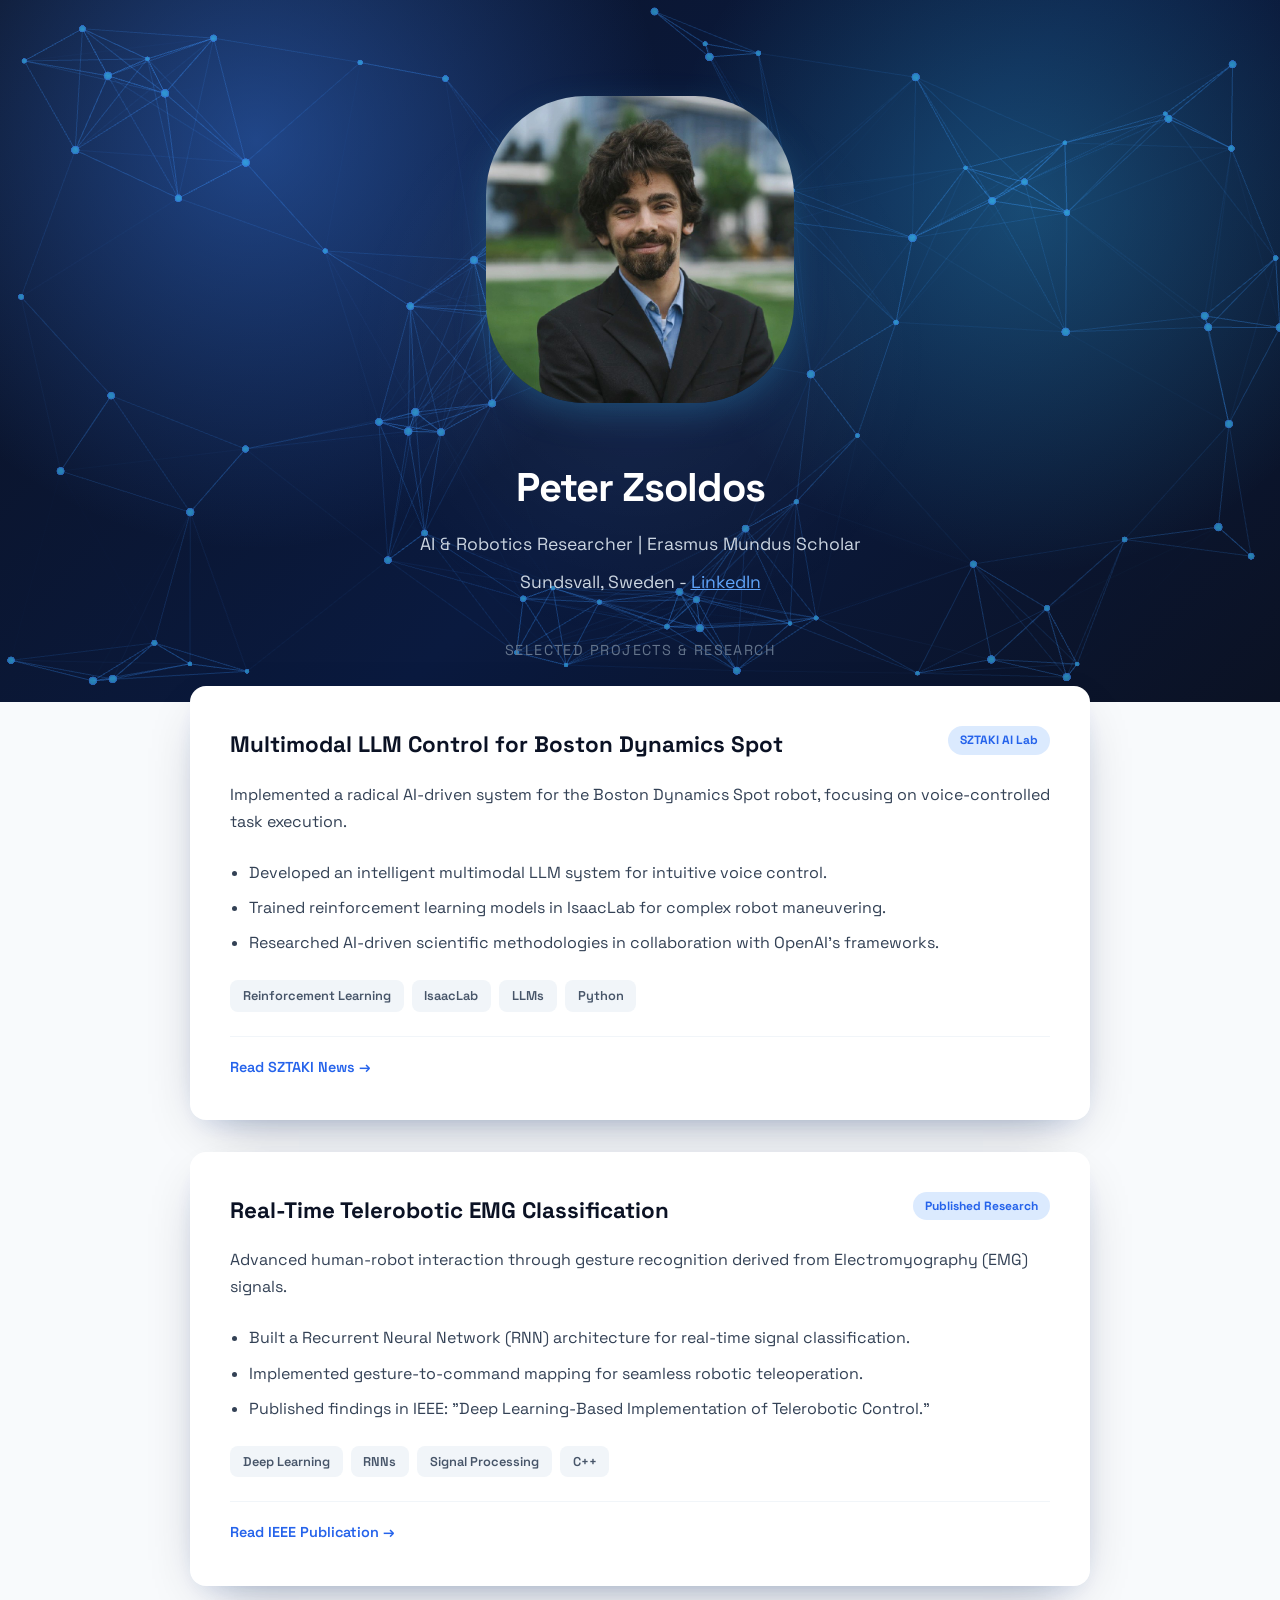
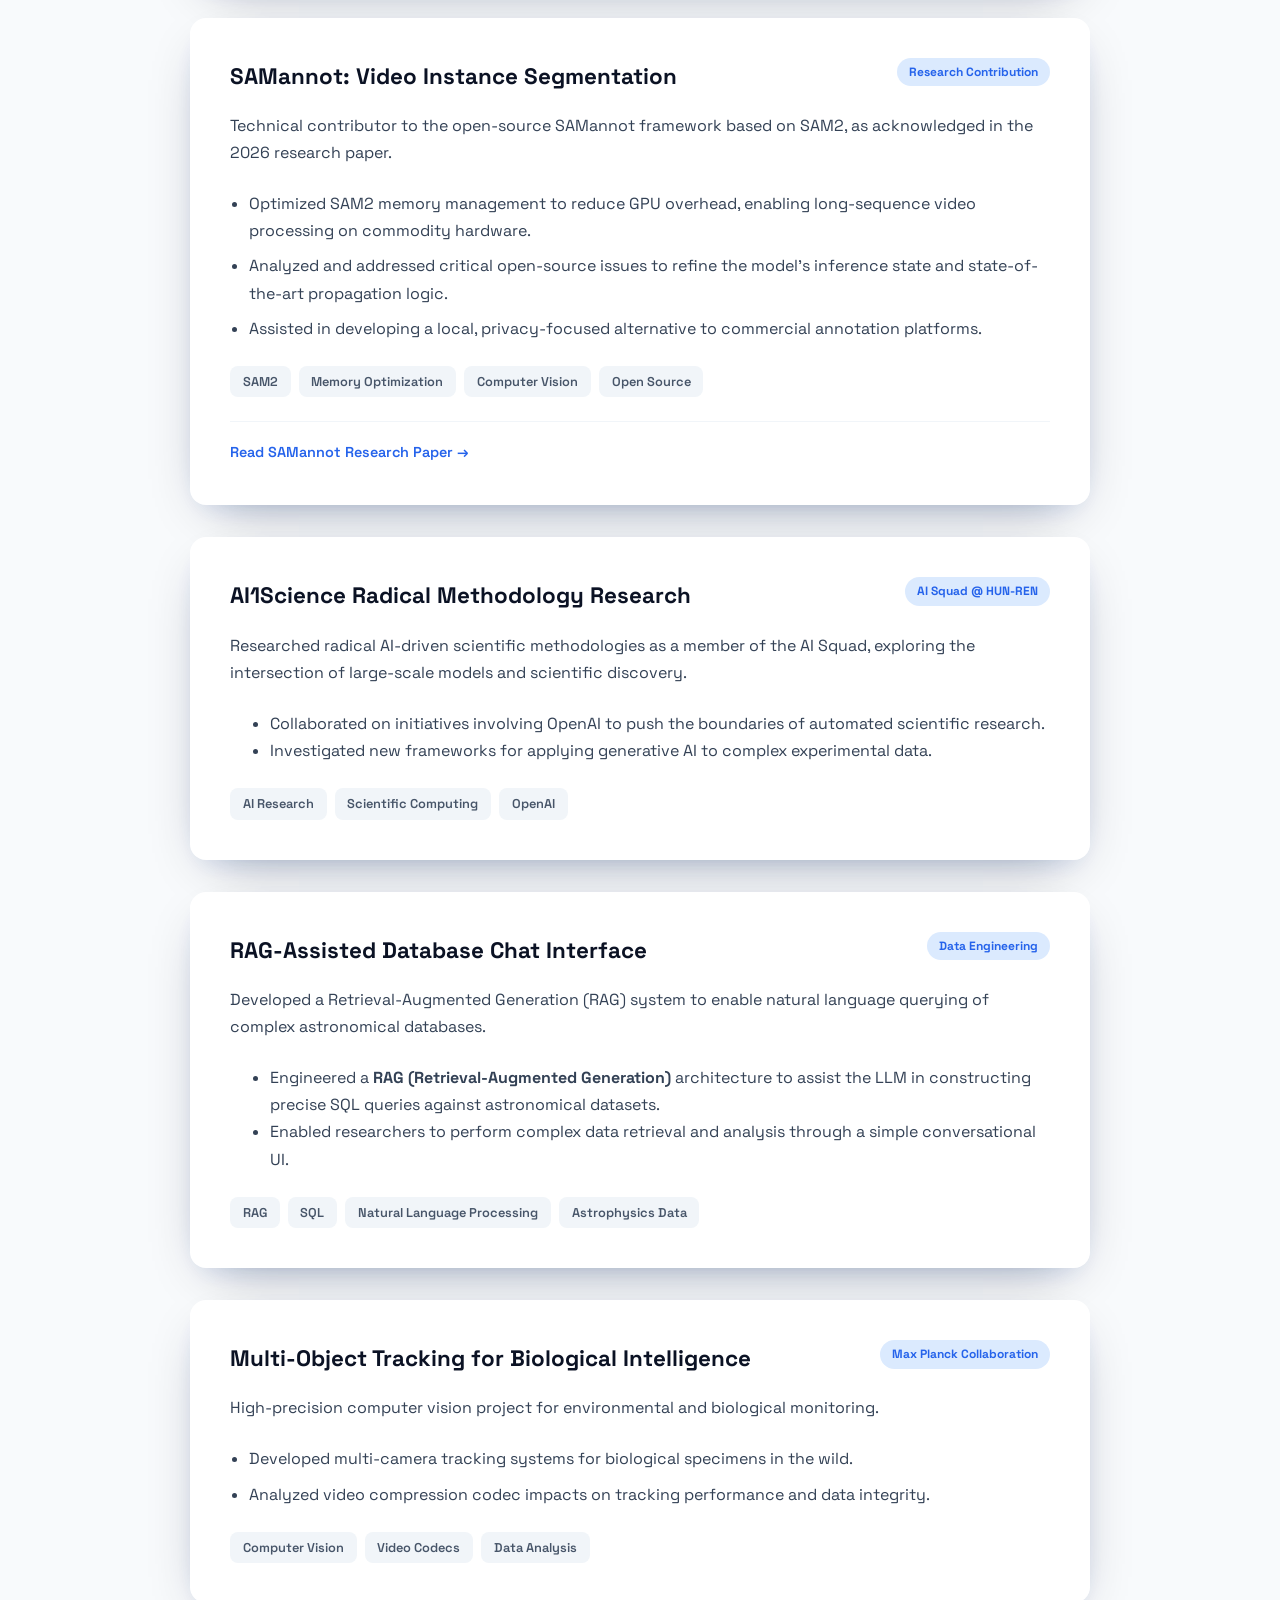
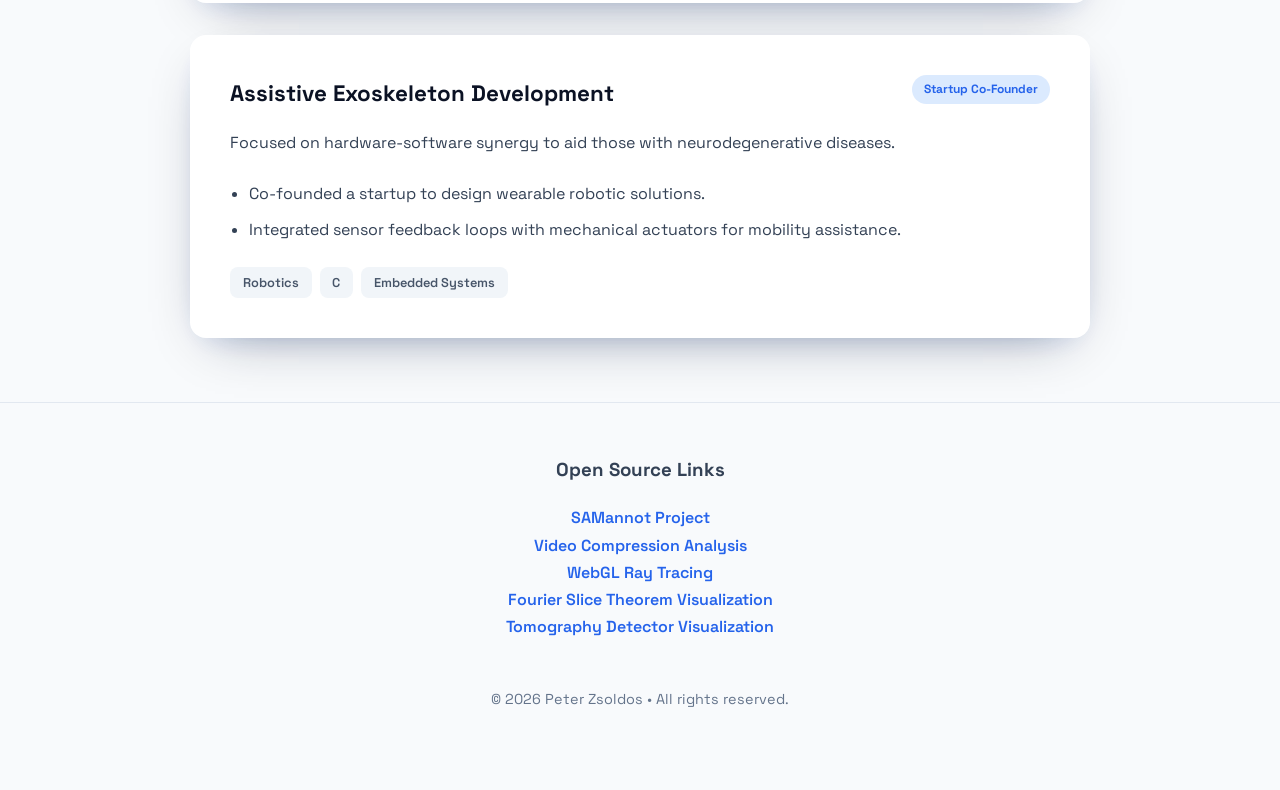
==== index.html @ 669592ee "corrected link" ====
<!DOCTYPE html>
<html lang="en">
<head>
    <meta charset="UTF-8">
    <meta name="viewport" content="width=device-width, initial-scale=1.0">
    <title>Peter Zsoldos Portfolio</title>
    <link href="https://fonts.googleapis.com/css2?family=Space+Grotesk:wght@400;500;600;700&display=swap" rel="stylesheet">
    <meta name="description" content="Peter Zsoldos - AI & Robotics Researcher. Explore my projects in Imaging, AI, and robotics.">
    <meta name="keywords" content="Peter Zsoldos, AI Researcher, Robotics, Computer Vision, Deep Learning, Reinforcement Learning, Scientific Computing">
    <meta name="author" content="Peter Zsoldos">
    <meta property="og:title" content="Peter Zsoldos Portfolio">
    <link rel="icon" href="favicon.png" type="image/png"/>
    <link rel="shortcut icon" href="favicon.png" type="image/png"/>

    <style>
        :root {
            --primary: #2563eb;
            --secondary: #64748b;
            --dark: #0b1224;
            --bg: #f8fafc;
            --accent: #3b82f6;
            --neon: #38bdf8;
            --mesh: rgba(56, 189, 248, 0.35);
            --halo: rgba(59, 130, 246, 0.25);
        }
        body {
            font-family: 'Space Grotesk', -apple-system, BlinkMacSystemFont, "Segoe UI", Roboto, sans-serif;
            line-height: 1.7;
            color: #334155;
            background-color: var(--bg);
            margin: 0;
        }
        .header {
            position: relative;
            overflow: hidden;
            background: radial-gradient(circle at 20% 20%, rgba(59, 130, 246, 0.45), transparent 35%),
                        radial-gradient(circle at 80% 30%, rgba(56, 189, 248, 0.3), transparent 32%),
                        linear-gradient(135deg, #0b1224 0%, #0a1a3f 55%, #0b1224 100%);
            color: white;
            padding: 6rem 2rem;
            text-align: center;
        }
        .header::after {
            content: "";
            position: absolute;
            inset: 0;
            background: radial-gradient(circle at 50% 50%, rgba(255, 255, 255, 0.06), transparent 40%);
            pointer-events: none;
        }
        .neural-canvas {
            position: absolute;
            inset: 0;
            width: 100%;
            height: 100%;
            opacity: 0.7;
            pointer-events: none;
            filter: drop-shadow(0 0 24px rgba(56, 189, 248, 0.18));
            z-index: 0;
        }
        .header-content {
            position: relative;
            z-index: 1;
        }
        .header h1 {
            font-size: 2.5rem;
            margin-bottom: 0.5rem;
            letter-spacing: -0.025em;
        }
        .header p {
            font-size: 1.1rem;
            color: #cbd5e1;
            max-width: 600px;
            margin: 0.5rem auto;
        }
        .profile-img {
            width: clamp(160px, 24vw, 320px);
            height: auto;
            aspect-ratio: 1 / 1;
            border-radius: 99px;
            object-fit: cover;
            box-shadow: 0 12px 40px -10px rgba(56, 189, 248, 0.35);
            margin-bottom: 1rem;
        }
        .container {
            position: relative;
            z-index: 2;
            max-width: 900px;
            margin: -4rem auto 4rem;
            padding: 0 1.5rem;
        }
        .section-title {
            font-size: 0.9rem;
            text-transform: uppercase;
            letter-spacing: 0.1em;
            color: var(--secondary);
            margin-bottom: 1.5rem;
            text-align: center;
        }
        .project-card {
            position: relative;
            z-index: 3;
            background: white;
            padding: 2.5rem;
            margin-bottom: 2rem;
            border-radius: 16px;
            box-shadow: 0 18px 55px -25px rgba(15, 23, 42, 0.45), 0 10px 30px -18px rgba(37, 99, 235, 0.28);
            transition: transform 0.2s ease, box-shadow 0.2s ease;
        }
        .project-card:hover {
            transform: translateY(-6px);
            box-shadow: 0 24px 65px -25px rgba(15, 23, 42, 0.55), 0 14px 38px -16px rgba(56, 189, 248, 0.35);
        }
        .project-header {
            display: flex;
            justify-content: space-between;
            align-items: flex-start;
            margin-bottom: 1rem;
        }
        .project-title {
            color: var(--dark);
            margin: 0;
            font-size: 1.4rem;
            font-weight: 700;
        }
        .project-org {
            background: #dbeafe;
            color: var(--primary);
            padding: 0.25rem 0.75rem;
            border-radius: 9999px;
            font-size: 0.75rem;
            font-weight: 700;
            white-space: nowrap;
        }
        .project-description {
            margin-bottom: 1.5rem;
        }
        .project-list {
            padding-left: 1.2rem;
            margin-bottom: 1.5rem;
        }
        .project-list li {
            margin-bottom: 0.5rem;
        }
        .tag-group {
            display: flex;
            flex-wrap: wrap;
            gap: 0.5rem;
        }
        .tag {
            background: #f1f5f9;
            color: #475569;
            padding: 0.3rem 0.8rem;
            border-radius: 8px;
            font-size: 0.8rem;
            font-weight: 600;
        }
        .links {
            margin-top: 1.5rem;
            border-top: 1px solid #f1f5f9;
            padding-top: 1rem;
        }
        .btn-link {
            color: var(--primary);
            text-decoration: none;
            font-weight: 600;
            font-size: 0.9rem;
        }
        .btn-link:hover {
            color: var(--accent);
            text-decoration: underline;
        }
        .footer-links {
            text-align: center;
            margin-top: 3rem;
            padding: 2rem;
            border-top: 1px solid #e2e8f0;
        }
        .footer-links a {
            color: var(--primary);
            text-decoration: none;
            margin: 0 1rem;
            font-weight: 600;
        }
        .footer-links a:hover {
            text-decoration: underline;
            color: var(--dark);
        }
        footer {
            text-align: center;
            padding-bottom: 4rem;
            color: var(--secondary);
            font-size: 0.9rem;
        }
        @media (max-width: 600px) {
            .project-header { flex-direction: column; gap: 0.5rem; }
        }
    </style>
</head>
<body>

<div class="header">
    <canvas class="neural-canvas" id="neural-canvas"></canvas>
    <div class="header-content">
        <img src="profile.jpg" alt="Peter Zsoldos" class="profile-img">
        <h1>Peter Zsoldos</h1>
        <p>AI & Robotics Researcher | Erasmus Mundus Scholar</p>
        <p>Sundsvall, Sweden - <a href="https://www.linkedin.com/in/peter--zsoldos" style="color: #60a5fa;" target="_blank" rel="noopener noreferrer">LinkedIn</a></p>
    </div>
</div>

<div class="container">
    <div class="section-title">Selected Projects & Research</div>

    <div class="project-card">
        <div class="project-header">
            <h2 class="project-title">Multimodal LLM Control for Boston Dynamics Spot</h2>
            <span class="project-org">SZTAKI AI Lab</span>
        </div>
        <div class="project-description">
            Implemented a radical AI-driven system for the Boston Dynamics Spot robot, focusing on voice-controlled task execution.
        </div>
        <ul class="project-list">
            <li>Developed an intelligent multimodal LLM system for intuitive voice control.</li>
            <li>Trained reinforcement learning models in IsaacLab for complex robot maneuvering.</li>
            <li>Researched AI-driven scientific methodologies in collaboration with OpenAI's frameworks.</li>
        </ul>
        <div class="tag-group">
            <span class="tag">Reinforcement Learning</span>
            <span class="tag">IsaacLab</span>
            <span class="tag">LLMs</span>
            <span class="tag">Python</span>
        </div>
        <div class="links">
            <a href="https://sztaki.hun-ren.hu/aktualitasok/hirek/2024/magyarul-beszelo-valodi-robotkutyaval-talalkozhatunk-hun-ren-sztaki-es-az" class="btn-link" target="_blank">Read SZTAKI News →</a>
        </div>
        </div>

    <div class="project-card">
        <div class="project-header">
            <h2 class="project-title">Real-Time Telerobotic EMG Classification</h2>
            <span class="project-org">Published Research</span>
        </div>
        <div class="project-description">
            Advanced human-robot interaction through gesture recognition derived from Electromyography (EMG) signals.
        </div>
        <ul class="project-list">
            <li>Built a Recurrent Neural Network (RNN) architecture for real-time signal classification.</li>
            <li>Implemented gesture-to-command mapping for seamless robotic teleoperation.</li>
            <li>Published findings in IEEE: "Deep Learning-Based Implementation of Telerobotic Control."</li>
        </ul>
        <div class="tag-group">
            <span class="tag">Deep Learning</span>
            <span class="tag">RNNs</span>
            <span class="tag">Signal Processing</span>
            <span class="tag">C++</span>
        </div>
        <div class="links">
            <a href="https://ieeexplore.ieee.org/document/10977583" class="btn-link">Read IEEE Publication →</a>
        </div>
    </div>

    <div class="project-card">
        <div class="project-header">
            <h2 class="project-title">SAMannot: Video Instance Segmentation</h2>
            <span class="project-org">Research Contribution</span>
        </div>
        <div class="project-description">
            Technical contributor to the open-source SAMannot framework based on SAM2, as acknowledged in the 2026 research paper.
        </div>
        <ul class="project-list">
            <li>Optimized SAM2 memory management to reduce GPU overhead, enabling long-sequence video processing on commodity hardware.</li>
            <li>Analyzed and addressed critical open-source issues to refine the model's inference state and state-of-the-art propagation logic.</li>
            <li>Assisted in developing a local, privacy-focused alternative to commercial annotation platforms.</li>
        </ul>
        <div class="tag-group">
            <span class="tag">SAM2</span> <span class="tag">Memory Optimization</span> <span class="tag">Computer Vision</span>
            <span class="tag">Open Source</span>
        </div>
        <div class="links">
            <a href="https://arxiv.org/abs/2601.11301" class="btn-link">
            Read SAMannot Research Paper →
            </a>
        </div>
    </div>

    <div class="project-card">
        <div class="project-header">
            <h2 class="project-title">AI1Science Radical Methodology Research</h2>
            <span class="project-org">AI Squad @ HUN-REN</span> </div>
        <div class="project-description">
            Researched radical AI-driven scientific methodologies as a member of the AI Squad, exploring the intersection of large-scale models and scientific discovery.
        </div>
        <ul class="project-description">
            <li>Collaborated on initiatives involving OpenAI to push the boundaries of automated scientific research.</li>
            <li>Investigated new frameworks for applying generative AI to complex experimental data.</li>
        </ul>
        <div class="tag-group">
            <span class="tag">AI Research</span> <span class="tag">Scientific Computing</span> <span class="tag">OpenAI</span>
        </div>
    </div>

    <div class="project-card">
        <div class="project-header">
            <h2 class="project-title">RAG-Assisted Database Chat Interface</h2>
            <span class="project-org">Data Engineering</span>
        </div>
        <div class="project-description">
            Developed a Retrieval-Augmented Generation (RAG) system to enable natural language querying of complex astronomical databases.
        </div>
        <ul class="project-description">
            <li>Engineered a <strong>RAG (Retrieval-Augmented Generation)</strong> architecture to assist the LLM in constructing precise SQL queries against astronomical datasets.</li>
            <li>Enabled researchers to perform complex data retrieval and analysis through a simple conversational UI.</li>
        </ul>
        <div class="tag-group">
            <span class="tag">RAG</span> <span class="tag">SQL</span> <span class="tag">Natural Language Processing</span> <span class="tag">Astrophysics Data</span>
        </div>
    </div>

    <div class="project-card">
        <div class="project-header">
            <h2 class="project-title">Multi-Object Tracking for Biological Intelligence</h2>
            <span class="project-org">Max Planck Collaboration</span>
        </div>
        <div class="project-description">
            High-precision computer vision project for environmental and biological monitoring.
        </div>
        <ul class="project-list">
            <li>Developed multi-camera tracking systems for biological specimens in the wild.</li>
            <li>Analyzed video compression codec impacts on tracking performance and data integrity.</li>
        </ul>
        <div class="tag-group">
            <span class="tag">Computer Vision</span>
            <span class="tag">Video Codecs</span>
            <span class="tag">Data Analysis</span>
        </div>
    </div>

    <div class="project-card">
        <div class="project-header">
            <h2 class="project-title">Assistive Exoskeleton Development</h2>
            <span class="project-org">Startup Co-Founder</span>
        </div>
        <div class="project-description">
            Focused on hardware-software synergy to aid those with neurodegenerative diseases.
        </div>
        <ul class="project-list">
            <li>Co-founded a startup to design wearable robotic solutions.</li>
            <li>Integrated sensor feedback loops with mechanical actuators for mobility assistance.</li>
        </ul>
        <div class="tag-group">
            <span class="tag">Robotics</span>
            <span class="tag">C</span>
            <span class="tag">Embedded Systems</span>
        </div>
    </div>
</div>

<div class="footer-links">
    <h3>Open Source Links</h3>
    <a href="https://samannot.github.io/" target="_blank">SAMannot Project</a>
    <br>
    <a href="https://github.com/Hannibal0319/video_compression.git" target="_blank">Video Compression Analysis</a>
    <br>
    <a href="https://github.com/Hannibal0319/RayTracingWEBGL.git" target="_blank">WebGL Ray Tracing</a>
    <br>
    <a href="https://zsoldospeter.com/fourier" target="_blank">Fourier Slice Theorem Visualization</a>
    <br>
    <a href="https://zsoldospeter.com/detector" target="_blank">Tomography Detector Visualization</a>
    
</div>

<footer>
    <p>&copy; 2026 Peter Zsoldos • All rights reserved.</p>
</footer>

<script>
(() => {
    const canvas = document.getElementById('neural-canvas');
    if (!canvas) return;

    const gl = canvas.getContext('webgl', { antialias: true, alpha: true, powerPreference: 'high-performance' });
    if (!gl) return;

    gl.enable(gl.BLEND);
    gl.blendFunc(gl.SRC_ALPHA, gl.ONE_MINUS_SRC_ALPHA);

    const vertLine = `
        attribute vec2 a_position;
        attribute float a_alpha;
        varying float vAlpha;
        void main() {
            gl_Position = vec4(a_position, 0.0, 1.0);
            vAlpha = a_alpha;
        }
    `;

    const fragLine = `
        precision mediump float;
        varying float vAlpha;
        uniform vec3 uColorA;
        uniform vec3 uColorB;
        void main() {
            vec3 color = mix(uColorA, uColorB, 0.35);
            gl_FragColor = vec4(color, vAlpha);
        }
    `;

    const vertPoint = `
        attribute vec2 a_position;
        attribute float a_size;
        attribute float a_alpha;
        varying float vAlpha;
        void main() {
            gl_Position = vec4(a_position, 0.0, 1.0);
            gl_PointSize = a_size;
            vAlpha = a_alpha;
        }
    `;

    const fragPoint = `
        precision mediump float;
        varying float vAlpha;
        void main() {
            vec2 uv = gl_PointCoord - 0.5;
            float d = length(uv);
            float mask = 1.0 - smoothstep(0.45, 0.5, d);
            float halo = 1.0 - smoothstep(0.25, 0.5, d);
            vec3 inner = vec3(59.0/255.0, 130.0/255.0, 246.0/255.0);
            vec3 outer = vec3(56.0/255.0, 189.0/255.0, 248.0/255.0);
            vec3 color = mix(inner, outer, halo);
            gl_FragColor = vec4(color, vAlpha * mask);
        }
    `;

    const compile = (src, type) => {
        const shader = gl.createShader(type);
        gl.shaderSource(shader, src);
        gl.compileShader(shader);
        if (!gl.getShaderParameter(shader, gl.COMPILE_STATUS)) {
            console.warn(gl.getShaderInfoLog(shader));
        }
        return shader;
    };

    const makeProgram = (vs, fs) => {
        const program = gl.createProgram();
        gl.attachShader(program, compile(vs, gl.VERTEX_SHADER));
        gl.attachShader(program, compile(fs, gl.FRAGMENT_SHADER));
        gl.linkProgram(program);
        if (!gl.getProgramParameter(program, gl.LINK_STATUS)) {
            console.warn(gl.getProgramInfoLog(program));
        }
        return program;
    };

    const lineProgram = makeProgram(vertLine, fragLine);
    const pointProgram = makeProgram(vertPoint, fragPoint);

    const lineBuffer = gl.createBuffer();
    const pointBuffer = gl.createBuffer();

    const lineAttribs = {
        position: gl.getAttribLocation(lineProgram, 'a_position'),
        alpha: gl.getAttribLocation(lineProgram, 'a_alpha'),
    };
    const lineUniforms = {
        colorA: gl.getUniformLocation(lineProgram, 'uColorA'),
        colorB: gl.getUniformLocation(lineProgram, 'uColorB'),
    };

    const pointAttribs = {
        position: gl.getAttribLocation(pointProgram, 'a_position'),
        size: gl.getAttribLocation(pointProgram, 'a_size'),
        alpha: gl.getAttribLocation(pointProgram, 'a_alpha'),
    };

    const nodes = [];
    const config = {
        count: 90,
        maxDistance: 200,
        baseSize: 5.0,
        speed: 0.48,
        drift: 0.006,
        maxEdges: 1200,
        repulseRadius: 160,
        repulseForce: 0.35,
        friction: 0.985,
        maxSpeed: 1.6
    };

    const mouse = { x: 0, y: 0, active: false };

    // Preallocate buffers to avoid per-frame allocations
    const maxLineVerts = config.maxEdges * 2 * 3; // 2 vertices per edge, 3 floats each
    const maxPointVerts = config.count * 4;       // 4 floats per point
    const lineArray = new Float32Array(maxLineVerts);
    const pointArray = new Float32Array(maxPointVerts);

    const resize = () => {
        const dpr = Math.min(window.devicePixelRatio || 1, 2.5);
        const width = canvas.clientWidth;
        const height = canvas.clientHeight;
        canvas.width = width * dpr;
        canvas.height = height * dpr;
        gl.viewport(0, 0, canvas.width, canvas.height);
    };

    const updateMouse = (event) => {
        const rect = canvas.getBoundingClientRect();
        const dpr = canvas.width / rect.width;
        mouse.x = (event.clientX - rect.left) * dpr;
        mouse.y = (event.clientY - rect.top) * dpr;
        mouse.active = true;
    };

    const seedNodes = () => {
        nodes.length = 0;
        for (let i = 0; i < config.count; i++) {
            nodes.push({
                x: Math.random() * canvas.width,
                y: Math.random() * canvas.height,
                vx: (Math.random() - 0.5) * config.speed,
                vy: (Math.random() - 0.5) * config.speed,
                pulse: Math.random() * Math.PI * 2,
                driftPhase: Math.random() * Math.PI * 2
            });
        }
    };

    const toClip = (x, y) => {
        return [
            (x / canvas.width) * 2 - 1,
            1 - (y / canvas.height) * 2
        ];
    };

    const step = () => {
        let lineOffset = 0;
        let pointOffset = 0;

        // Physics update and buffers
        for (let i = 0; i < nodes.length; i++) {
            const node = nodes[i];
            node.driftPhase += 0.01;
            node.vx += Math.cos(node.driftPhase) * config.drift;
            node.vy += Math.sin(node.driftPhase) * config.drift;

            if (mouse.active) {
                const dx = node.x - mouse.x;
                const dy = node.y - mouse.y;
                const dist = Math.hypot(dx, dy) || 1;
                if (dist < config.repulseRadius) {
                    const force = (1 - dist / config.repulseRadius) * config.repulseForce;
                    node.vx += (dx / dist) * force;
                    node.vy += (dy / dist) * force;
                }
            }

            // Apply damping and cap runaway speed
            node.vx *= config.friction;
            node.vy *= config.friction;
            const speed = Math.hypot(node.vx, node.vy);
            if (speed > config.maxSpeed) {
                const scale = config.maxSpeed / speed;
                node.vx *= scale;
                node.vy *= scale;
            }

            node.x += node.vx;
            node.y += node.vy;

            if (node.x < 0 || node.x > canvas.width) node.vx *= -1;
            if (node.y < 0 || node.y > canvas.height) node.vy *= -1;

            node.pulse += 0.03;
        }

        // Lines
        let edgeCount = 0;
        for (let i = 0; i < nodes.length; i++) {
            for (let j = i + 1; j < nodes.length; j++) {
                if (edgeCount >= config.maxEdges) break;
                const dx = nodes[i].x - nodes[j].x;
                const dy = nodes[i].y - nodes[j].y;
                const dist = Math.hypot(dx, dy);
                if (dist < config.maxDistance) {
                    const alpha = 1 - dist / config.maxDistance;
                    const a = toClip(nodes[i].x, nodes[i].y);
                    const b = toClip(nodes[j].x, nodes[j].y);
                    lineArray[lineOffset++] = a[0];
                    lineArray[lineOffset++] = a[1];
                    lineArray[lineOffset++] = alpha * 0.65;
                    lineArray[lineOffset++] = b[0];
                    lineArray[lineOffset++] = b[1];
                    lineArray[lineOffset++] = alpha * 0.55;
                    edgeCount++;
                }
            }
        }

        // Points
        for (const node of nodes) {
            const [cx, cy] = toClip(node.x, node.y);
            const size = config.baseSize + Math.sin(node.pulse) * 1.4;
            pointArray[pointOffset++] = cx;
            pointArray[pointOffset++] = cy;
            pointArray[pointOffset++] = size * (canvas.width / 900);
            pointArray[pointOffset++] = 0.9;
        }

        gl.clearColor(0, 0, 0, 0);
        gl.clear(gl.COLOR_BUFFER_BIT);

        // Draw lines
        gl.useProgram(lineProgram);
        gl.uniform3f(lineUniforms.colorA, 59/255, 130/255, 246/255);
        gl.uniform3f(lineUniforms.colorB, 56/255, 189/255, 248/255);
        gl.bindBuffer(gl.ARRAY_BUFFER, lineBuffer);
        gl.bufferData(gl.ARRAY_BUFFER, lineArray.subarray(0, lineOffset), gl.DYNAMIC_DRAW);
        gl.enableVertexAttribArray(lineAttribs.position);
        gl.enableVertexAttribArray(lineAttribs.alpha);
        gl.vertexAttribPointer(lineAttribs.position, 2, gl.FLOAT, false, 12, 0);
        gl.vertexAttribPointer(lineAttribs.alpha, 1, gl.FLOAT, false, 12, 8);
        gl.drawArrays(gl.LINES, 0, lineOffset / 3);

        // Draw points
        gl.useProgram(pointProgram);
        gl.bindBuffer(gl.ARRAY_BUFFER, pointBuffer);
        gl.bufferData(gl.ARRAY_BUFFER, pointArray.subarray(0, pointOffset), gl.DYNAMIC_DRAW);
        gl.enableVertexAttribArray(pointAttribs.position);
        gl.enableVertexAttribArray(pointAttribs.size);
        gl.enableVertexAttribArray(pointAttribs.alpha);
        gl.vertexAttribPointer(pointAttribs.position, 2, gl.FLOAT, false, 16, 0);
        gl.vertexAttribPointer(pointAttribs.size, 1, gl.FLOAT, false, 16, 8);
        gl.vertexAttribPointer(pointAttribs.alpha, 1, gl.FLOAT, false, 16, 12);
        gl.drawArrays(gl.POINTS, 0, pointOffset / 4);

        requestAnimationFrame(step);
    };

    window.addEventListener('resize', () => {
        resize();
        seedNodes();
    });

    window.addEventListener('mousemove', updateMouse);
    window.addEventListener('mouseleave', () => { mouse.active = false; });

    resize();
    seedNodes();
    requestAnimationFrame(step);
})();
</script>

</body>
</html>
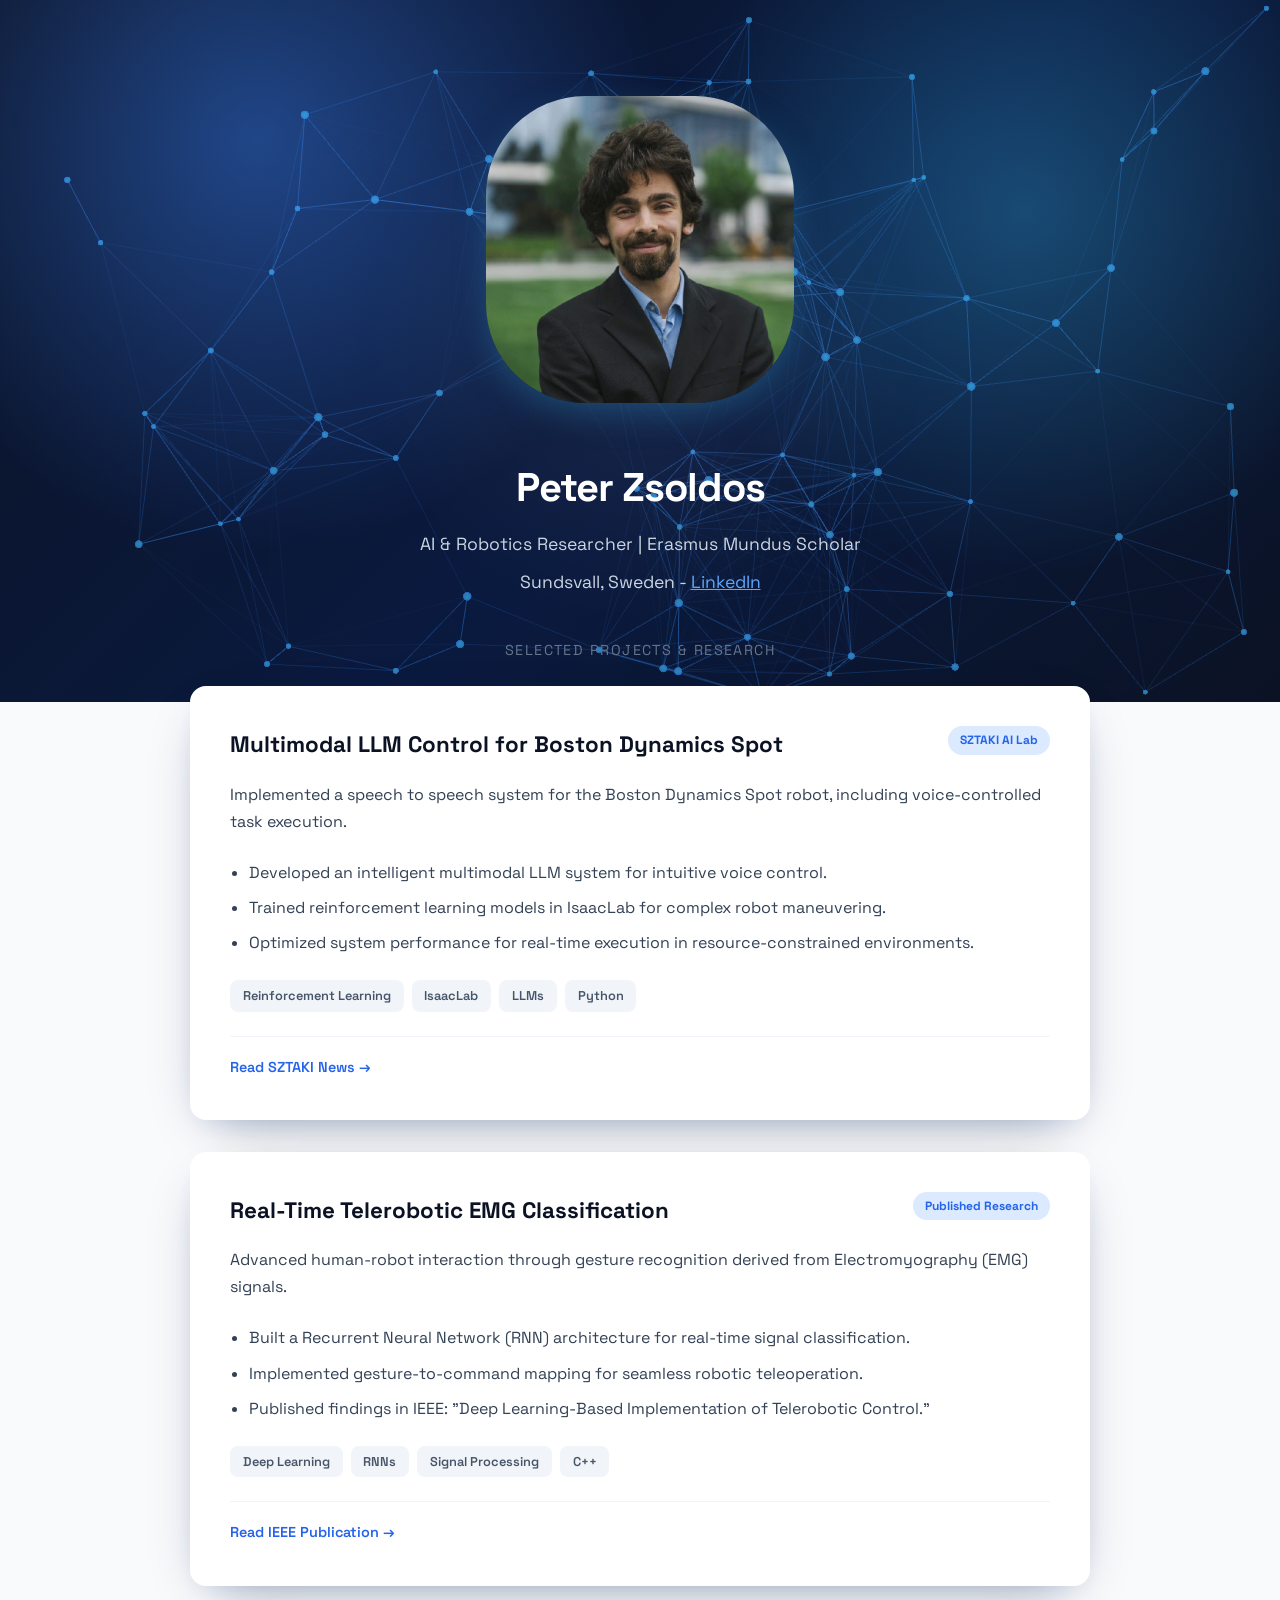
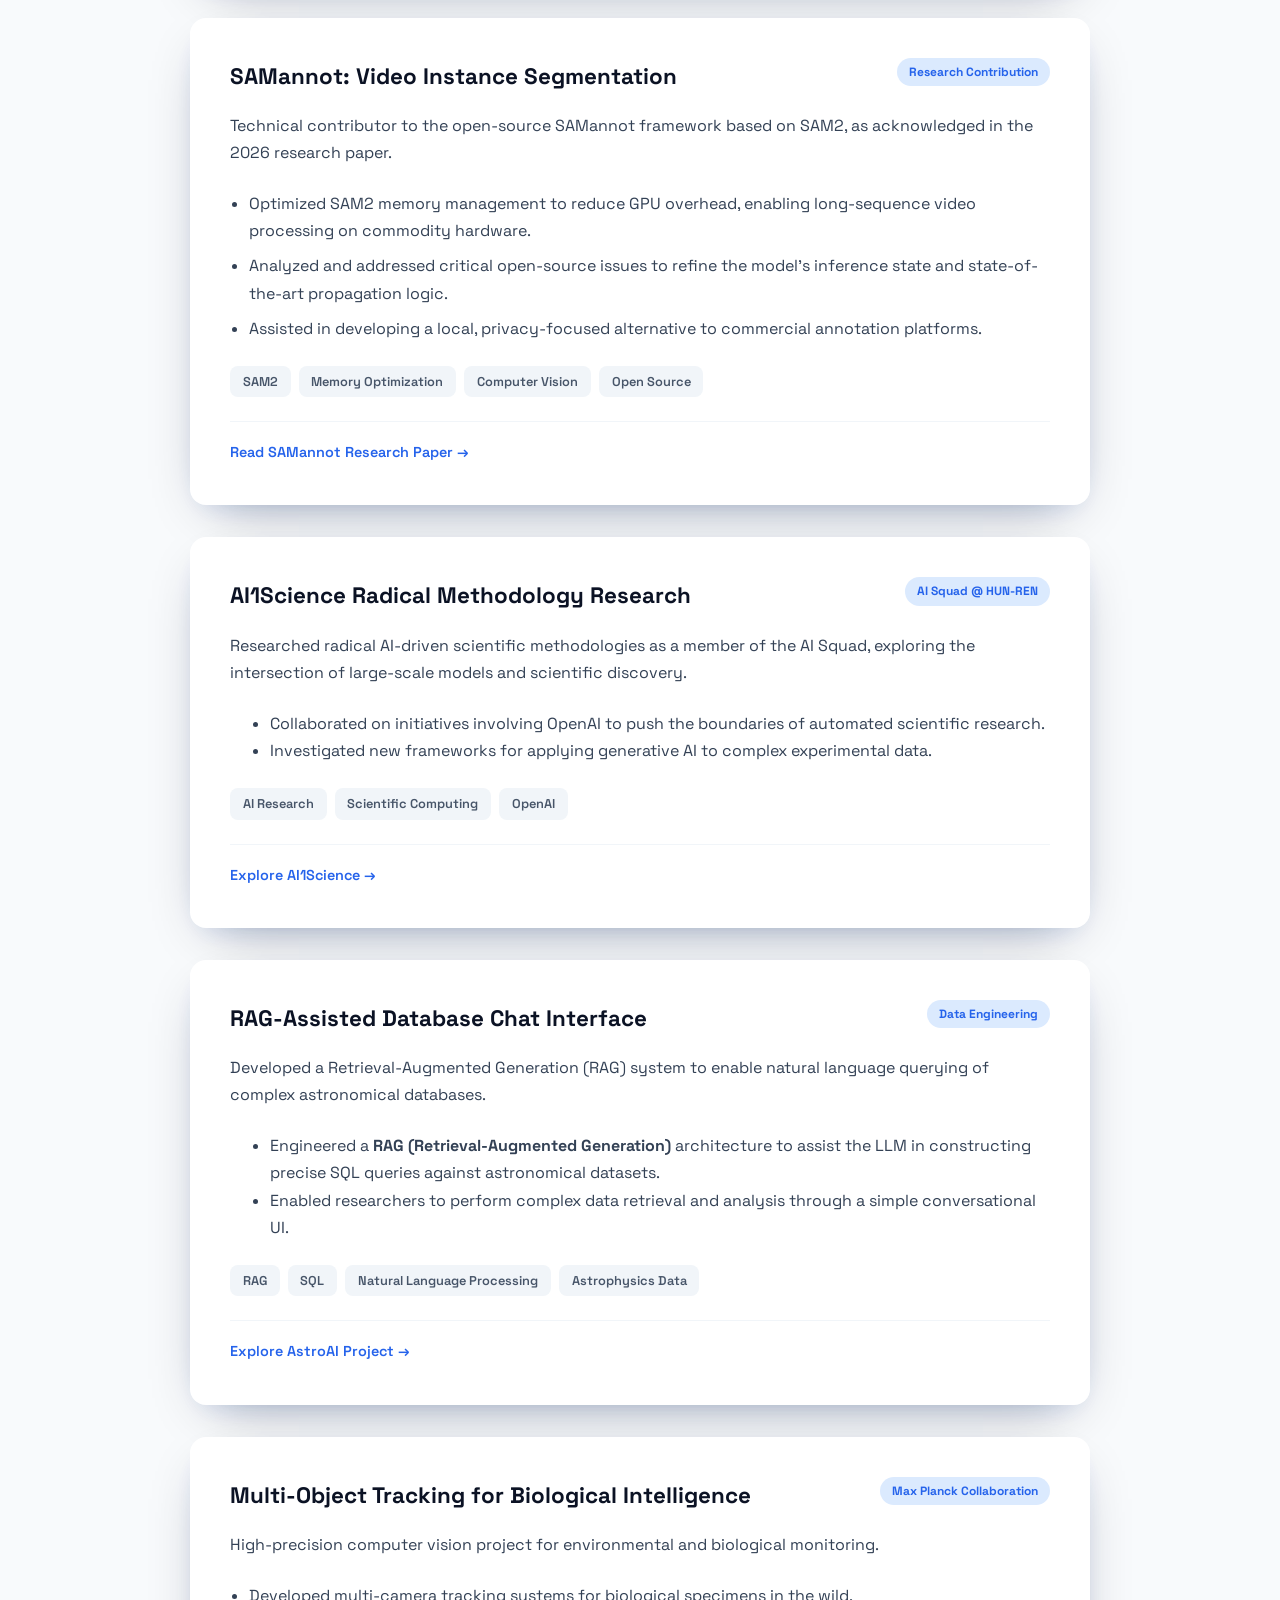
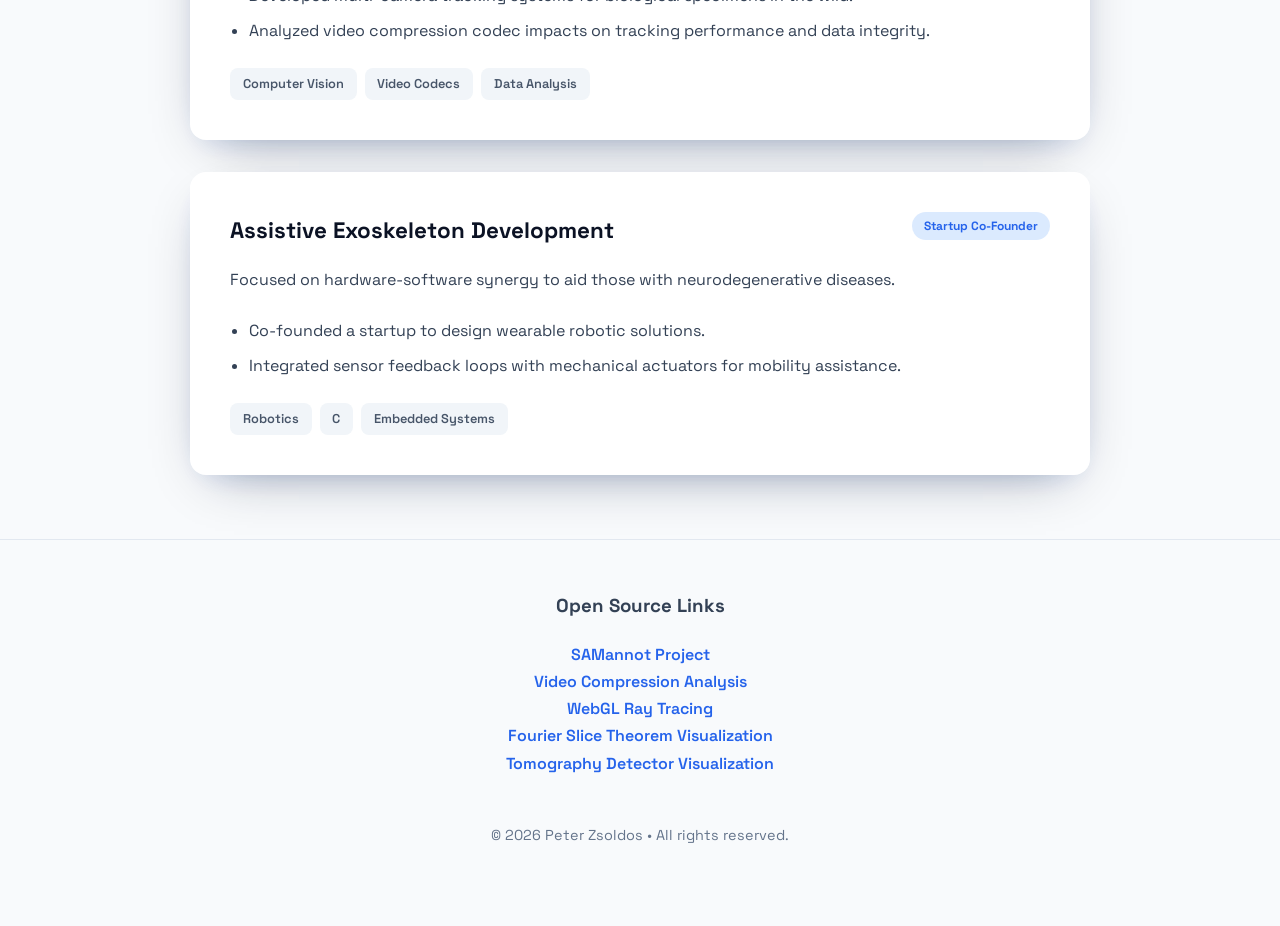
==== commit 84a331cf: "new links" ====
--- a/index.html
+++ b/index.html
@@ -217,12 +217,12 @@
             <span class="project-org">SZTAKI AI Lab</span>
         </div>
         <div class="project-description">
-            Implemented a radical AI-driven system for the Boston Dynamics Spot robot, focusing on voice-controlled task execution.
+            Implemented a speech to speech system for the Boston Dynamics Spot robot, including voice-controlled task execution.
         </div>
         <ul class="project-list">
             <li>Developed an intelligent multimodal LLM system for intuitive voice control.</li>
             <li>Trained reinforcement learning models in IsaacLab for complex robot maneuvering.</li>
-            <li>Researched AI-driven scientific methodologies in collaboration with OpenAI's frameworks.</li>
+            <li>Optimized system performance for real-time execution in resource-constrained environments.</li>
         </ul>
         <div class="tag-group">
             <span class="tag">Reinforcement Learning</span>
@@ -297,7 +297,10 @@
         <div class="tag-group">
             <span class="tag">AI Research</span> <span class="tag">Scientific Computing</span> <span class="tag">OpenAI</span>
         </div>
-    </div>
+            <div class="links">
+                <a href="https://ai1science.com/" class="btn-link" target="_blank">Explore AI1Science →</a>
+            </div>
+        </div>
 
     <div class="project-card">
         <div class="project-header">
@@ -313,6 +316,9 @@
         </ul>
         <div class="tag-group">
             <span class="tag">RAG</span> <span class="tag">SQL</span> <span class="tag">Natural Language Processing</span> <span class="tag">Astrophysics Data</span>
+        </div>
+        <div class="links">
+            <a href="https://astroai.sztaki.hu/" class="btn-link" target="_blank">Explore AstroAI Project →</a>
         </div>
     </div>
 
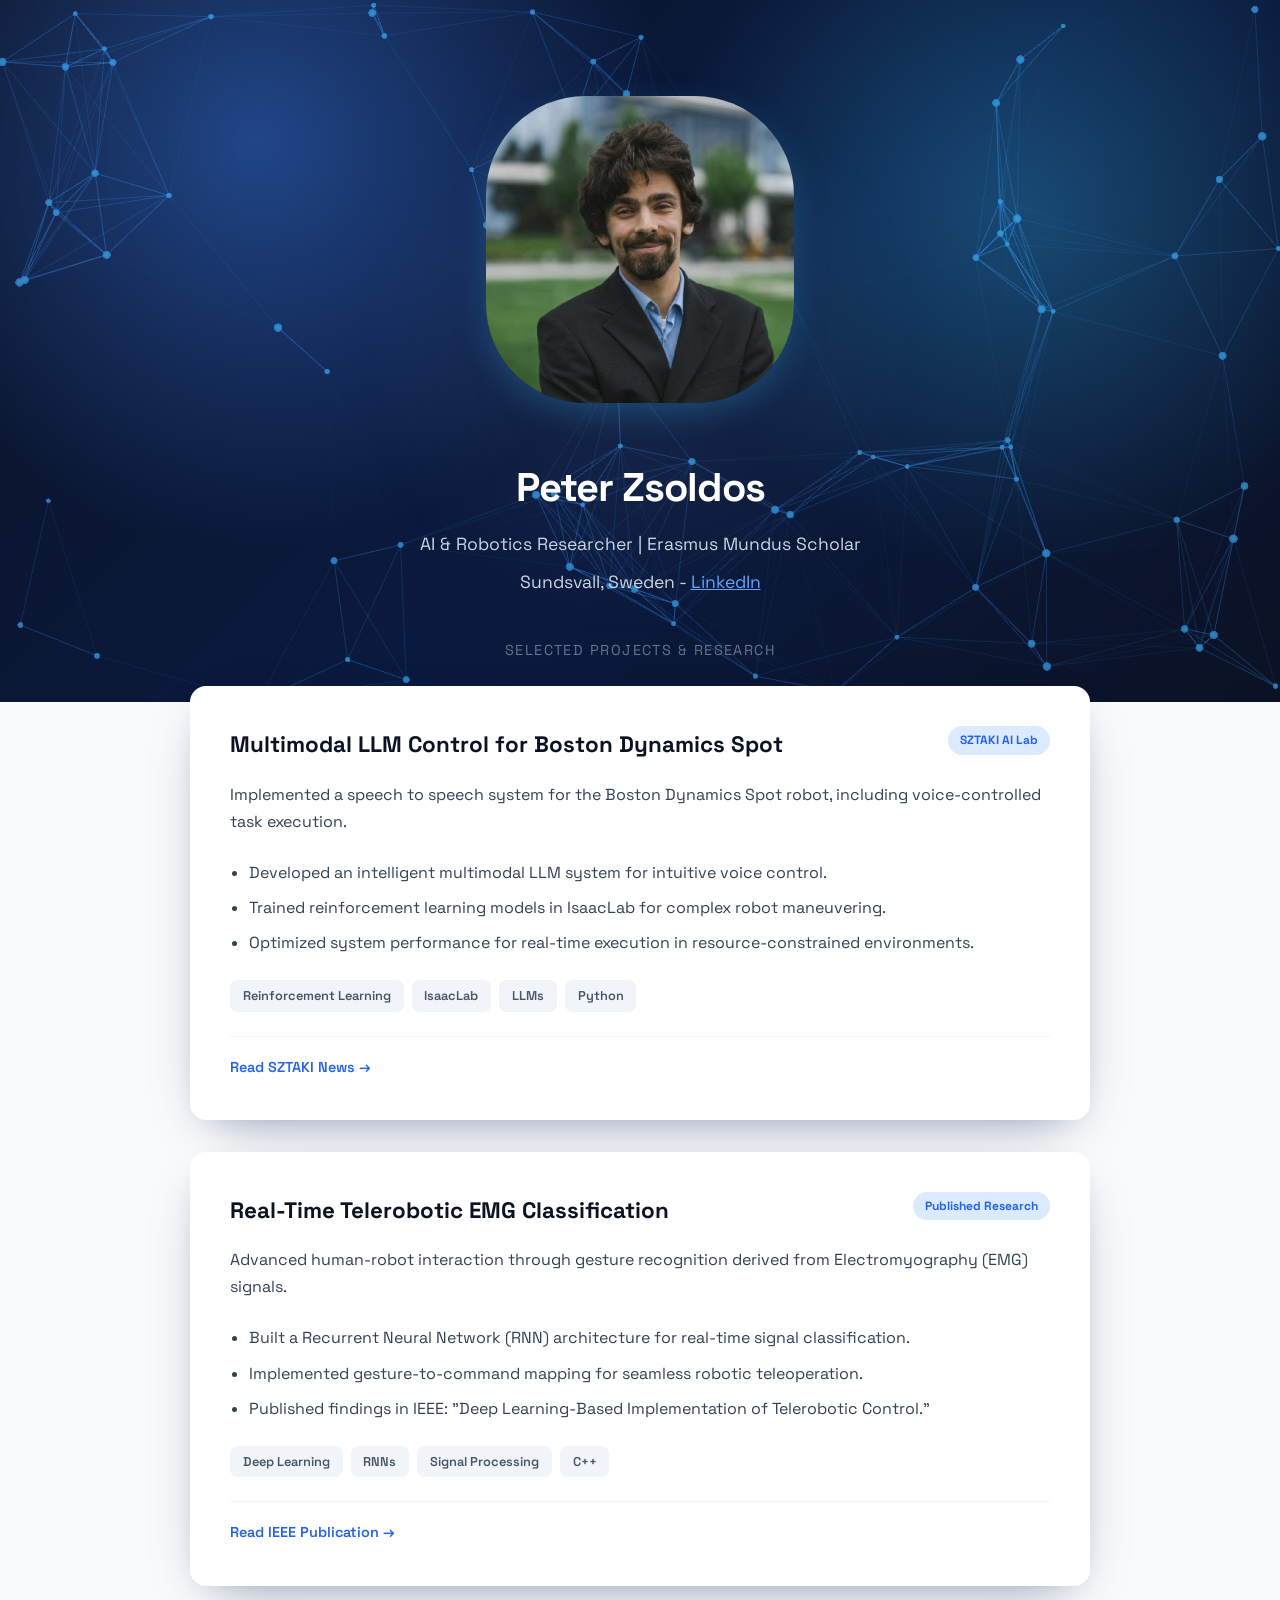
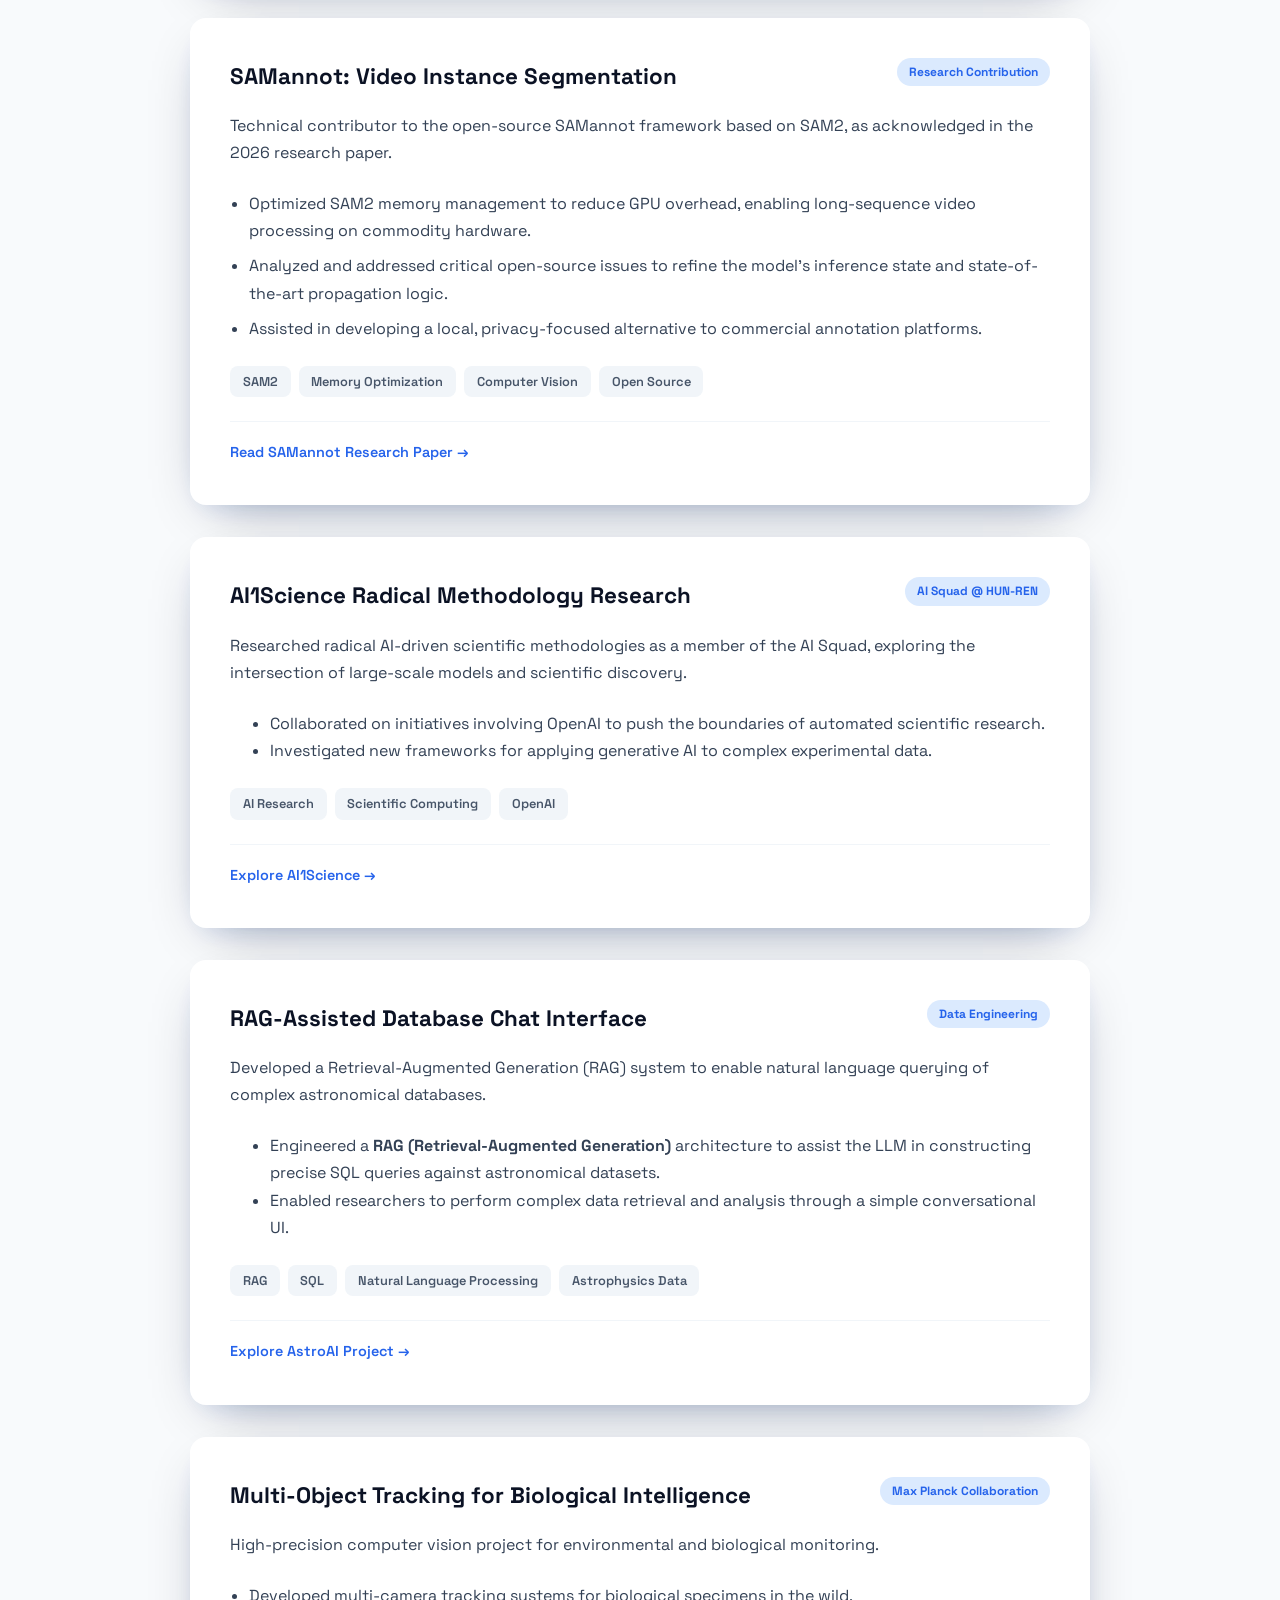
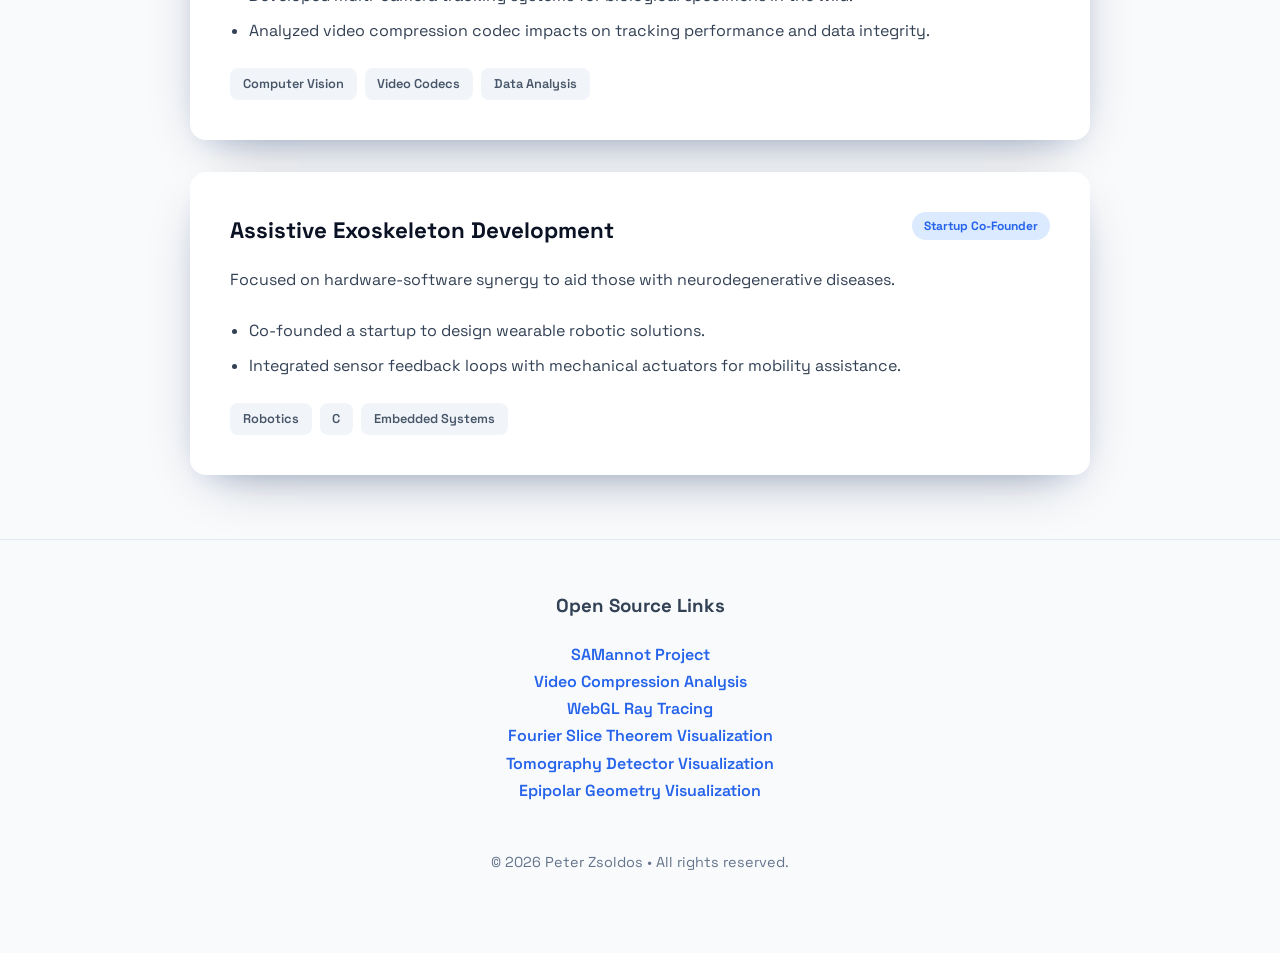
==== commit 363b04e7: "added epipolar geometry visualization" ====
--- a/index.html
+++ b/index.html
@@ -372,7 +372,8 @@
     <a href="https://zsoldospeter.com/fourier" target="_blank">Fourier Slice Theorem Visualization</a>
     <br>
     <a href="https://zsoldospeter.com/detector" target="_blank">Tomography Detector Visualization</a>
-    
+    <br>
+    <a href="https://zsoldospeter.com/epipolar" target="_blank">Epipolar Geometry Visualization</a>
 </div>
 
 <footer>
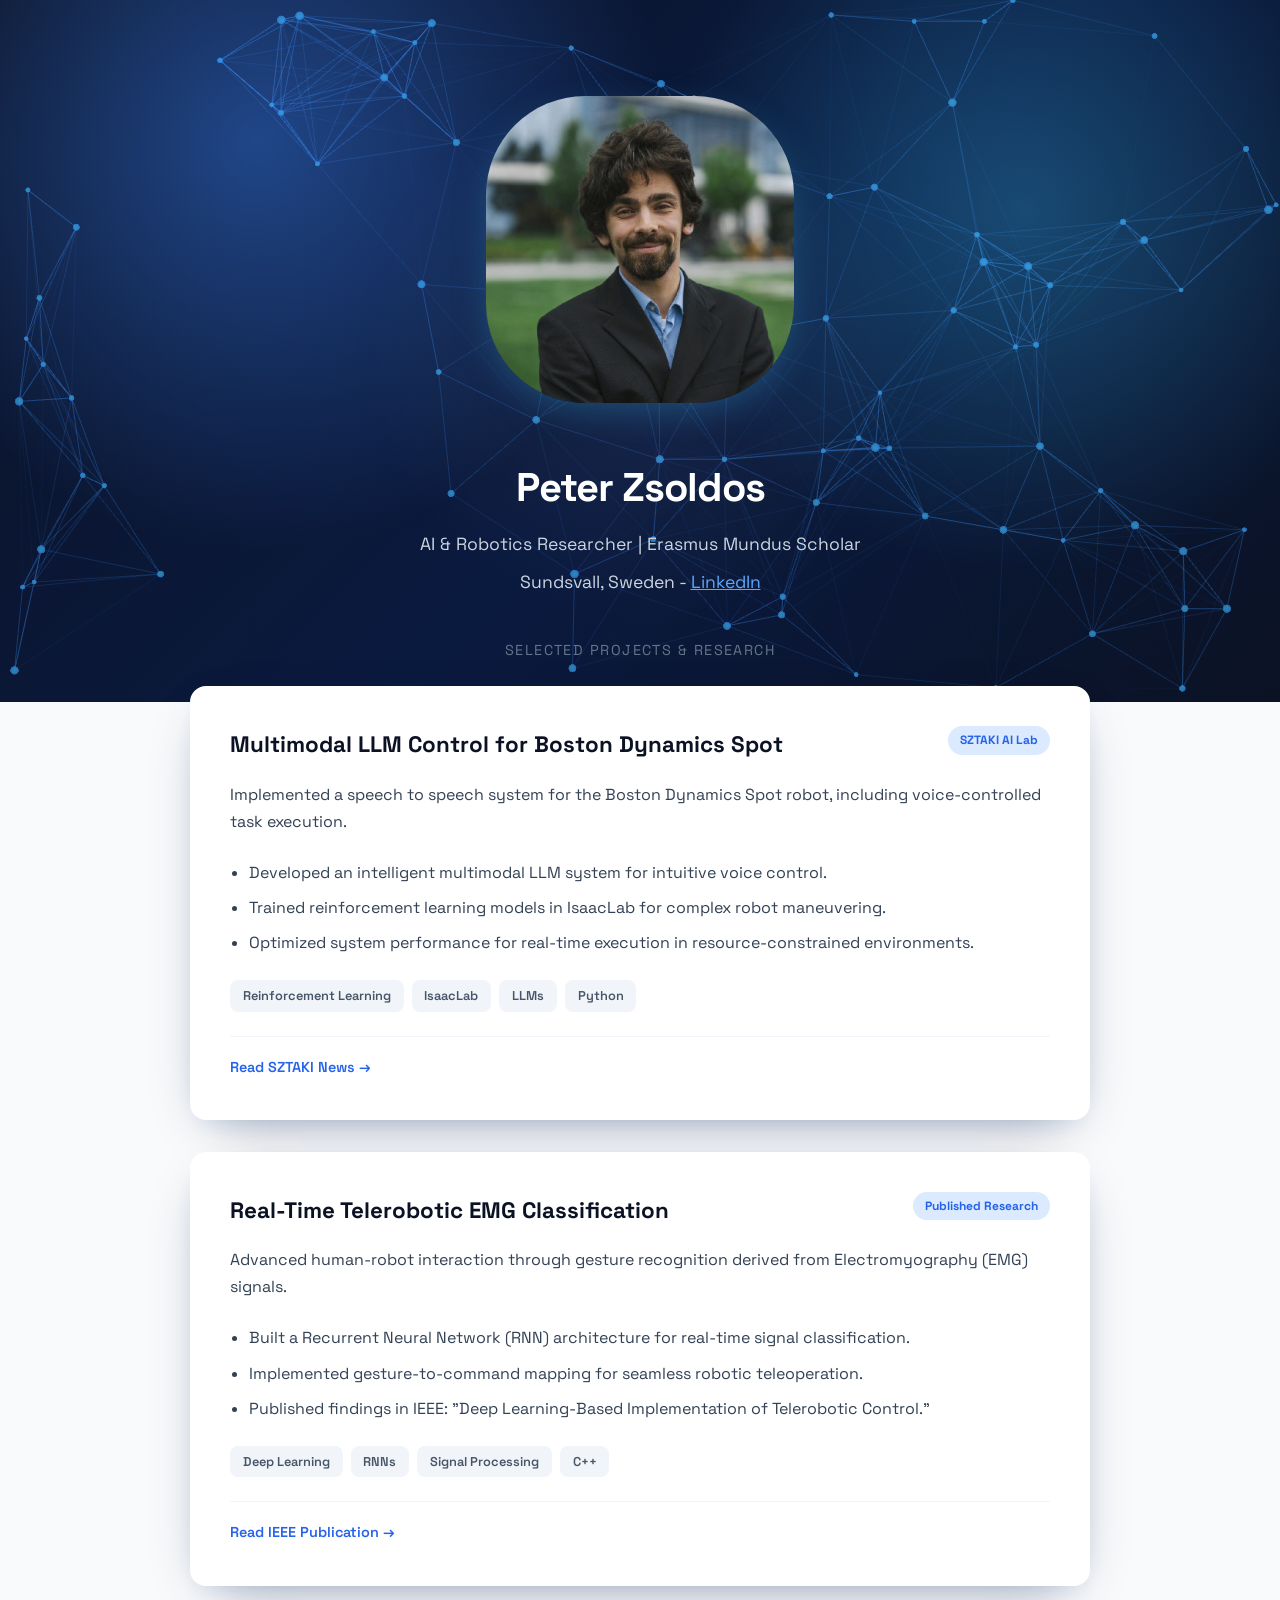
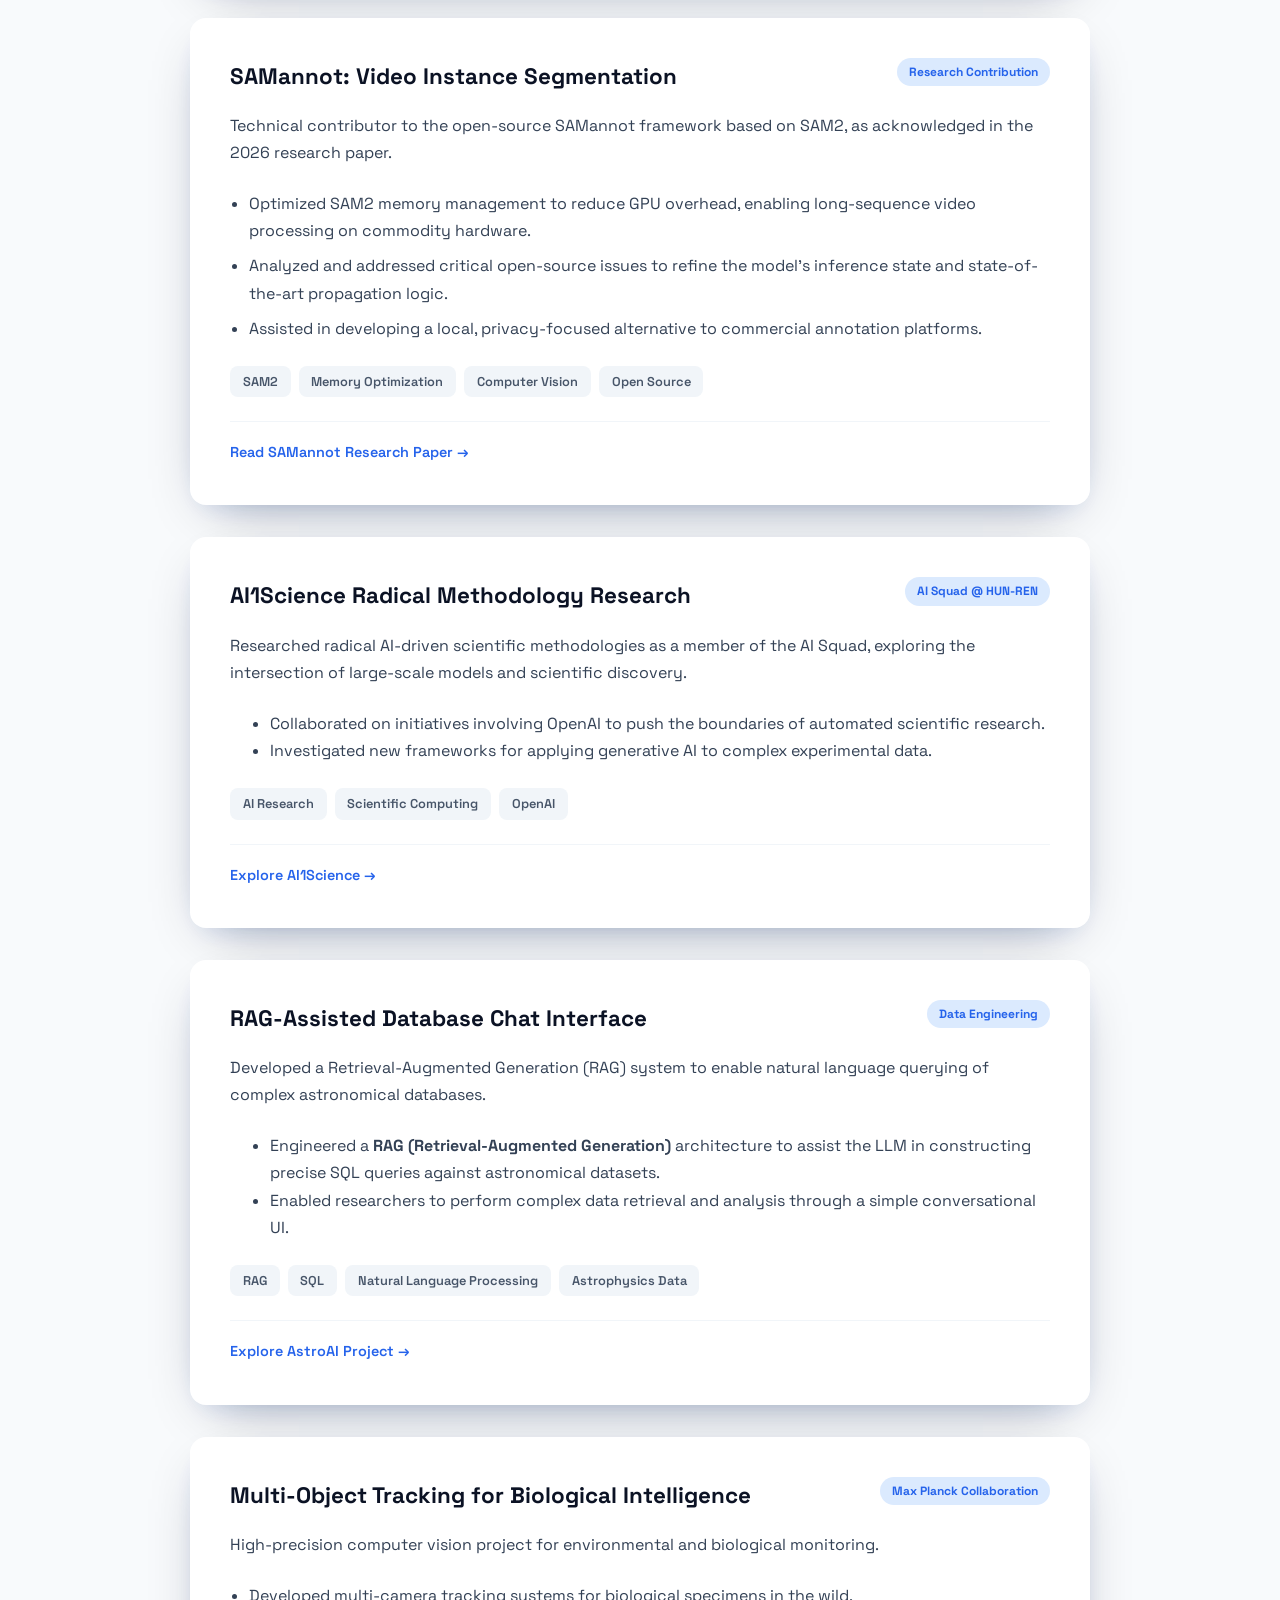
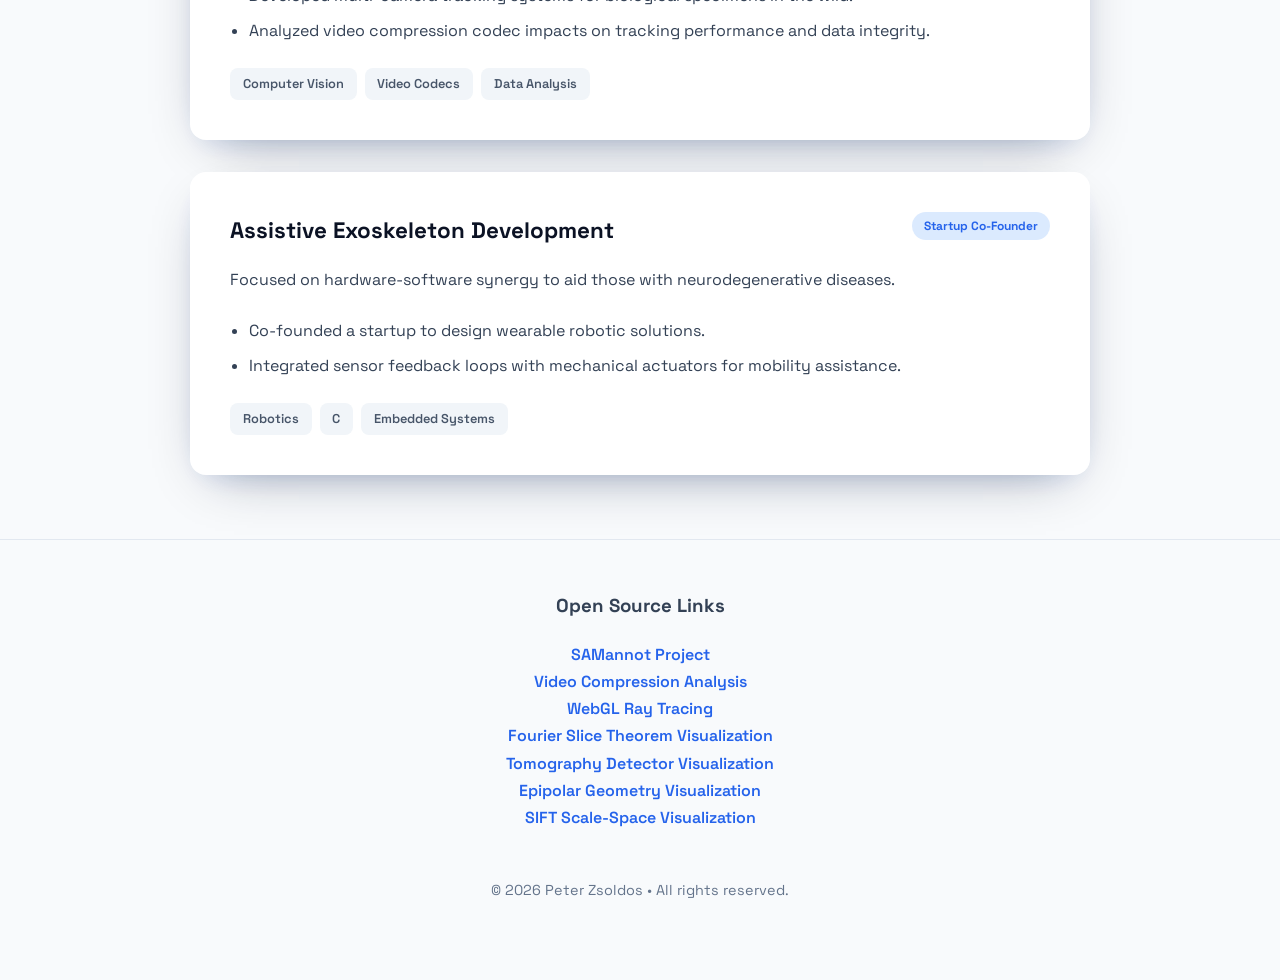
==== commit bad034f2: "added sift scale space explorer" ====
--- a/index.html
+++ b/index.html
@@ -1,16 +1,20 @@
 <!DOCTYPE html>
 <html lang="en">
+
 <head>
     <meta charset="UTF-8">
     <meta name="viewport" content="width=device-width, initial-scale=1.0">
     <title>Peter Zsoldos Portfolio</title>
-    <link href="https://fonts.googleapis.com/css2?family=Space+Grotesk:wght@400;500;600;700&display=swap" rel="stylesheet">
-    <meta name="description" content="Peter Zsoldos - AI & Robotics Researcher. Explore my projects in Imaging, AI, and robotics.">
-    <meta name="keywords" content="Peter Zsoldos, AI Researcher, Robotics, Computer Vision, Deep Learning, Reinforcement Learning, Scientific Computing">
+    <link href="https://fonts.googleapis.com/css2?family=Space+Grotesk:wght@400;500;600;700&display=swap"
+        rel="stylesheet">
+    <meta name="description"
+        content="Peter Zsoldos - AI & Robotics Researcher. Explore my projects in Imaging, AI, and robotics.">
+    <meta name="keywords"
+        content="Peter Zsoldos, AI Researcher, Robotics, Computer Vision, Deep Learning, Reinforcement Learning, Scientific Computing">
     <meta name="author" content="Peter Zsoldos">
     <meta property="og:title" content="Peter Zsoldos Portfolio">
-    <link rel="icon" href="favicon.png" type="image/png"/>
-    <link rel="shortcut icon" href="favicon.png" type="image/png"/>
+    <link rel="icon" href="favicon.png" type="image/png" />
+    <link rel="shortcut icon" href="favicon.png" type="image/png" />
 
     <style>
         :root {
@@ -23,6 +27,7 @@
             --mesh: rgba(56, 189, 248, 0.35);
             --halo: rgba(59, 130, 246, 0.25);
         }
+
         body {
             font-family: 'Space Grotesk', -apple-system, BlinkMacSystemFont, "Segoe UI", Roboto, sans-serif;
             line-height: 1.7;
@@ -30,16 +35,18 @@
             background-color: var(--bg);
             margin: 0;
         }
+
         .header {
             position: relative;
             overflow: hidden;
             background: radial-gradient(circle at 20% 20%, rgba(59, 130, 246, 0.45), transparent 35%),
-                        radial-gradient(circle at 80% 30%, rgba(56, 189, 248, 0.3), transparent 32%),
-                        linear-gradient(135deg, #0b1224 0%, #0a1a3f 55%, #0b1224 100%);
+                radial-gradient(circle at 80% 30%, rgba(56, 189, 248, 0.3), transparent 32%),
+                linear-gradient(135deg, #0b1224 0%, #0a1a3f 55%, #0b1224 100%);
             color: white;
             padding: 6rem 2rem;
             text-align: center;
         }
+
         .header::after {
             content: "";
             position: absolute;
@@ -47,6 +54,7 @@
             background: radial-gradient(circle at 50% 50%, rgba(255, 255, 255, 0.06), transparent 40%);
             pointer-events: none;
         }
+
         .neural-canvas {
             position: absolute;
             inset: 0;
@@ -57,21 +65,25 @@
             filter: drop-shadow(0 0 24px rgba(56, 189, 248, 0.18));
             z-index: 0;
         }
+
         .header-content {
             position: relative;
             z-index: 1;
         }
+
         .header h1 {
             font-size: 2.5rem;
             margin-bottom: 0.5rem;
             letter-spacing: -0.025em;
         }
+
         .header p {
             font-size: 1.1rem;
             color: #cbd5e1;
             max-width: 600px;
             margin: 0.5rem auto;
         }
+
         .profile-img {
             width: clamp(160px, 24vw, 320px);
             height: auto;
@@ -81,6 +93,7 @@
             box-shadow: 0 12px 40px -10px rgba(56, 189, 248, 0.35);
             margin-bottom: 1rem;
         }
+
         .container {
             position: relative;
             z-index: 2;
@@ -88,6 +101,7 @@
             margin: -4rem auto 4rem;
             padding: 0 1.5rem;
         }
+
         .section-title {
             font-size: 0.9rem;
             text-transform: uppercase;
@@ -96,6 +110,7 @@
             margin-bottom: 1.5rem;
             text-align: center;
         }
+
         .project-card {
             position: relative;
             z-index: 3;
@@ -106,22 +121,26 @@
             box-shadow: 0 18px 55px -25px rgba(15, 23, 42, 0.45), 0 10px 30px -18px rgba(37, 99, 235, 0.28);
             transition: transform 0.2s ease, box-shadow 0.2s ease;
         }
+
         .project-card:hover {
             transform: translateY(-6px);
             box-shadow: 0 24px 65px -25px rgba(15, 23, 42, 0.55), 0 14px 38px -16px rgba(56, 189, 248, 0.35);
         }
+
         .project-header {
             display: flex;
             justify-content: space-between;
             align-items: flex-start;
             margin-bottom: 1rem;
         }
+
         .project-title {
             color: var(--dark);
             margin: 0;
             font-size: 1.4rem;
             font-weight: 700;
         }
+
         .project-org {
             background: #dbeafe;
             color: var(--primary);
@@ -131,21 +150,26 @@
             font-weight: 700;
             white-space: nowrap;
         }
+
         .project-description {
             margin-bottom: 1.5rem;
         }
+
         .project-list {
             padding-left: 1.2rem;
             margin-bottom: 1.5rem;
         }
+
         .project-list li {
             margin-bottom: 0.5rem;
         }
+
         .tag-group {
             display: flex;
             flex-wrap: wrap;
             gap: 0.5rem;
         }
+
         .tag {
             background: #f1f5f9;
             color: #475569;
@@ -154,244 +178,274 @@
             font-size: 0.8rem;
             font-weight: 600;
         }
+
         .links {
             margin-top: 1.5rem;
             border-top: 1px solid #f1f5f9;
             padding-top: 1rem;
         }
+
         .btn-link {
             color: var(--primary);
             text-decoration: none;
             font-weight: 600;
             font-size: 0.9rem;
         }
+
         .btn-link:hover {
             color: var(--accent);
             text-decoration: underline;
         }
+
         .footer-links {
             text-align: center;
             margin-top: 3rem;
             padding: 2rem;
             border-top: 1px solid #e2e8f0;
         }
+
         .footer-links a {
             color: var(--primary);
             text-decoration: none;
             margin: 0 1rem;
             font-weight: 600;
         }
+
         .footer-links a:hover {
             text-decoration: underline;
             color: var(--dark);
         }
+
         footer {
             text-align: center;
             padding-bottom: 4rem;
             color: var(--secondary);
             font-size: 0.9rem;
         }
+
         @media (max-width: 600px) {
-            .project-header { flex-direction: column; gap: 0.5rem; }
+            .project-header {
+                flex-direction: column;
+                gap: 0.5rem;
+            }
         }
     </style>
 </head>
+
 <body>
 
-<div class="header">
-    <canvas class="neural-canvas" id="neural-canvas"></canvas>
-    <div class="header-content">
-        <img src="profile.jpg" alt="Peter Zsoldos" class="profile-img">
-        <h1>Peter Zsoldos</h1>
-        <p>AI & Robotics Researcher | Erasmus Mundus Scholar</p>
-        <p>Sundsvall, Sweden - <a href="https://www.linkedin.com/in/peter--zsoldos" style="color: #60a5fa;" target="_blank" rel="noopener noreferrer">LinkedIn</a></p>
-    </div>
-</div>
-
-<div class="container">
-    <div class="section-title">Selected Projects & Research</div>
-
-    <div class="project-card">
-        <div class="project-header">
-            <h2 class="project-title">Multimodal LLM Control for Boston Dynamics Spot</h2>
-            <span class="project-org">SZTAKI AI Lab</span>
-        </div>
-        <div class="project-description">
-            Implemented a speech to speech system for the Boston Dynamics Spot robot, including voice-controlled task execution.
-        </div>
-        <ul class="project-list">
-            <li>Developed an intelligent multimodal LLM system for intuitive voice control.</li>
-            <li>Trained reinforcement learning models in IsaacLab for complex robot maneuvering.</li>
-            <li>Optimized system performance for real-time execution in resource-constrained environments.</li>
-        </ul>
-        <div class="tag-group">
-            <span class="tag">Reinforcement Learning</span>
-            <span class="tag">IsaacLab</span>
-            <span class="tag">LLMs</span>
-            <span class="tag">Python</span>
-        </div>
-        <div class="links">
-            <a href="https://sztaki.hun-ren.hu/aktualitasok/hirek/2024/magyarul-beszelo-valodi-robotkutyaval-talalkozhatunk-hun-ren-sztaki-es-az" class="btn-link" target="_blank">Read SZTAKI News →</a>
-        </div>
-        </div>
-
-    <div class="project-card">
-        <div class="project-header">
-            <h2 class="project-title">Real-Time Telerobotic EMG Classification</h2>
-            <span class="project-org">Published Research</span>
-        </div>
-        <div class="project-description">
-            Advanced human-robot interaction through gesture recognition derived from Electromyography (EMG) signals.
-        </div>
-        <ul class="project-list">
-            <li>Built a Recurrent Neural Network (RNN) architecture for real-time signal classification.</li>
-            <li>Implemented gesture-to-command mapping for seamless robotic teleoperation.</li>
-            <li>Published findings in IEEE: "Deep Learning-Based Implementation of Telerobotic Control."</li>
-        </ul>
-        <div class="tag-group">
-            <span class="tag">Deep Learning</span>
-            <span class="tag">RNNs</span>
-            <span class="tag">Signal Processing</span>
-            <span class="tag">C++</span>
-        </div>
-        <div class="links">
-            <a href="https://ieeexplore.ieee.org/document/10977583" class="btn-link">Read IEEE Publication →</a>
+    <div class="header">
+        <canvas class="neural-canvas" id="neural-canvas"></canvas>
+        <div class="header-content">
+            <img src="profile.jpg" alt="Peter Zsoldos" class="profile-img">
+            <h1>Peter Zsoldos</h1>
+            <p>AI & Robotics Researcher | Erasmus Mundus Scholar</p>
+            <p>Sundsvall, Sweden - <a href="https://www.linkedin.com/in/peter--zsoldos" style="color: #60a5fa;"
+                    target="_blank" rel="noopener noreferrer">LinkedIn</a></p>
         </div>
     </div>
 
-    <div class="project-card">
-        <div class="project-header">
-            <h2 class="project-title">SAMannot: Video Instance Segmentation</h2>
-            <span class="project-org">Research Contribution</span>
+    <div class="container">
+        <div class="section-title">Selected Projects & Research</div>
+
+        <div class="project-card">
+            <div class="project-header">
+                <h2 class="project-title">Multimodal LLM Control for Boston Dynamics Spot</h2>
+                <span class="project-org">SZTAKI AI Lab</span>
+            </div>
+            <div class="project-description">
+                Implemented a speech to speech system for the Boston Dynamics Spot robot, including voice-controlled
+                task execution.
+            </div>
+            <ul class="project-list">
+                <li>Developed an intelligent multimodal LLM system for intuitive voice control.</li>
+                <li>Trained reinforcement learning models in IsaacLab for complex robot maneuvering.</li>
+                <li>Optimized system performance for real-time execution in resource-constrained environments.</li>
+            </ul>
+            <div class="tag-group">
+                <span class="tag">Reinforcement Learning</span>
+                <span class="tag">IsaacLab</span>
+                <span class="tag">LLMs</span>
+                <span class="tag">Python</span>
+            </div>
+            <div class="links">
+                <a href="https://sztaki.hun-ren.hu/aktualitasok/hirek/2024/magyarul-beszelo-valodi-robotkutyaval-talalkozhatunk-hun-ren-sztaki-es-az"
+                    class="btn-link" target="_blank">Read SZTAKI News →</a>
+            </div>
         </div>
-        <div class="project-description">
-            Technical contributor to the open-source SAMannot framework based on SAM2, as acknowledged in the 2026 research paper.
+
+        <div class="project-card">
+            <div class="project-header">
+                <h2 class="project-title">Real-Time Telerobotic EMG Classification</h2>
+                <span class="project-org">Published Research</span>
+            </div>
+            <div class="project-description">
+                Advanced human-robot interaction through gesture recognition derived from Electromyography (EMG)
+                signals.
+            </div>
+            <ul class="project-list">
+                <li>Built a Recurrent Neural Network (RNN) architecture for real-time signal classification.</li>
+                <li>Implemented gesture-to-command mapping for seamless robotic teleoperation.</li>
+                <li>Published findings in IEEE: "Deep Learning-Based Implementation of Telerobotic Control."</li>
+            </ul>
+            <div class="tag-group">
+                <span class="tag">Deep Learning</span>
+                <span class="tag">RNNs</span>
+                <span class="tag">Signal Processing</span>
+                <span class="tag">C++</span>
+            </div>
+            <div class="links">
+                <a href="https://ieeexplore.ieee.org/document/10977583" class="btn-link">Read IEEE Publication →</a>
+            </div>
         </div>
-        <ul class="project-list">
-            <li>Optimized SAM2 memory management to reduce GPU overhead, enabling long-sequence video processing on commodity hardware.</li>
-            <li>Analyzed and addressed critical open-source issues to refine the model's inference state and state-of-the-art propagation logic.</li>
-            <li>Assisted in developing a local, privacy-focused alternative to commercial annotation platforms.</li>
-        </ul>
-        <div class="tag-group">
-            <span class="tag">SAM2</span> <span class="tag">Memory Optimization</span> <span class="tag">Computer Vision</span>
-            <span class="tag">Open Source</span>
+
+        <div class="project-card">
+            <div class="project-header">
+                <h2 class="project-title">SAMannot: Video Instance Segmentation</h2>
+                <span class="project-org">Research Contribution</span>
+            </div>
+            <div class="project-description">
+                Technical contributor to the open-source SAMannot framework based on SAM2, as acknowledged in the 2026
+                research paper.
+            </div>
+            <ul class="project-list">
+                <li>Optimized SAM2 memory management to reduce GPU overhead, enabling long-sequence video processing on
+                    commodity hardware.</li>
+                <li>Analyzed and addressed critical open-source issues to refine the model's inference state and
+                    state-of-the-art propagation logic.</li>
+                <li>Assisted in developing a local, privacy-focused alternative to commercial annotation platforms.</li>
+            </ul>
+            <div class="tag-group">
+                <span class="tag">SAM2</span> <span class="tag">Memory Optimization</span> <span class="tag">Computer
+                    Vision</span>
+                <span class="tag">Open Source</span>
+            </div>
+            <div class="links">
+                <a href="https://arxiv.org/abs/2601.11301" class="btn-link">
+                    Read SAMannot Research Paper →
+                </a>
+            </div>
         </div>
-        <div class="links">
-            <a href="https://arxiv.org/abs/2601.11301" class="btn-link">
-            Read SAMannot Research Paper →
-            </a>
+
+        <div class="project-card">
+            <div class="project-header">
+                <h2 class="project-title">AI1Science Radical Methodology Research</h2>
+                <span class="project-org">AI Squad @ HUN-REN</span>
+            </div>
+            <div class="project-description">
+                Researched radical AI-driven scientific methodologies as a member of the AI Squad, exploring the
+                intersection of large-scale models and scientific discovery.
+            </div>
+            <ul class="project-description">
+                <li>Collaborated on initiatives involving OpenAI to push the boundaries of automated scientific
+                    research.</li>
+                <li>Investigated new frameworks for applying generative AI to complex experimental data.</li>
+            </ul>
+            <div class="tag-group">
+                <span class="tag">AI Research</span> <span class="tag">Scientific Computing</span> <span
+                    class="tag">OpenAI</span>
+            </div>
+            <div class="links">
+                <a href="https://ai1science.com/" class="btn-link" target="_blank">Explore AI1Science →</a>
+            </div>
+        </div>
+
+        <div class="project-card">
+            <div class="project-header">
+                <h2 class="project-title">RAG-Assisted Database Chat Interface</h2>
+                <span class="project-org">Data Engineering</span>
+            </div>
+            <div class="project-description">
+                Developed a Retrieval-Augmented Generation (RAG) system to enable natural language querying of complex
+                astronomical databases.
+            </div>
+            <ul class="project-description">
+                <li>Engineered a <strong>RAG (Retrieval-Augmented Generation)</strong> architecture to assist the LLM in
+                    constructing precise SQL queries against astronomical datasets.</li>
+                <li>Enabled researchers to perform complex data retrieval and analysis through a simple conversational
+                    UI.</li>
+            </ul>
+            <div class="tag-group">
+                <span class="tag">RAG</span> <span class="tag">SQL</span> <span class="tag">Natural Language
+                    Processing</span> <span class="tag">Astrophysics Data</span>
+            </div>
+            <div class="links">
+                <a href="https://astroai.sztaki.hu/" class="btn-link" target="_blank">Explore AstroAI Project →</a>
+            </div>
+        </div>
+
+        <div class="project-card">
+            <div class="project-header">
+                <h2 class="project-title">Multi-Object Tracking for Biological Intelligence</h2>
+                <span class="project-org">Max Planck Collaboration</span>
+            </div>
+            <div class="project-description">
+                High-precision computer vision project for environmental and biological monitoring.
+            </div>
+            <ul class="project-list">
+                <li>Developed multi-camera tracking systems for biological specimens in the wild.</li>
+                <li>Analyzed video compression codec impacts on tracking performance and data integrity.</li>
+            </ul>
+            <div class="tag-group">
+                <span class="tag">Computer Vision</span>
+                <span class="tag">Video Codecs</span>
+                <span class="tag">Data Analysis</span>
+            </div>
+        </div>
+
+        <div class="project-card">
+            <div class="project-header">
+                <h2 class="project-title">Assistive Exoskeleton Development</h2>
+                <span class="project-org">Startup Co-Founder</span>
+            </div>
+            <div class="project-description">
+                Focused on hardware-software synergy to aid those with neurodegenerative diseases.
+            </div>
+            <ul class="project-list">
+                <li>Co-founded a startup to design wearable robotic solutions.</li>
+                <li>Integrated sensor feedback loops with mechanical actuators for mobility assistance.</li>
+            </ul>
+            <div class="tag-group">
+                <span class="tag">Robotics</span>
+                <span class="tag">C</span>
+                <span class="tag">Embedded Systems</span>
+            </div>
         </div>
     </div>
 
-    <div class="project-card">
-        <div class="project-header">
-            <h2 class="project-title">AI1Science Radical Methodology Research</h2>
-            <span class="project-org">AI Squad @ HUN-REN</span> </div>
-        <div class="project-description">
-            Researched radical AI-driven scientific methodologies as a member of the AI Squad, exploring the intersection of large-scale models and scientific discovery.
-        </div>
-        <ul class="project-description">
-            <li>Collaborated on initiatives involving OpenAI to push the boundaries of automated scientific research.</li>
-            <li>Investigated new frameworks for applying generative AI to complex experimental data.</li>
-        </ul>
-        <div class="tag-group">
-            <span class="tag">AI Research</span> <span class="tag">Scientific Computing</span> <span class="tag">OpenAI</span>
-        </div>
-            <div class="links">
-                <a href="https://ai1science.com/" class="btn-link" target="_blank">Explore AI1Science →</a>
-            </div>
-        </div>
-
-    <div class="project-card">
-        <div class="project-header">
-            <h2 class="project-title">RAG-Assisted Database Chat Interface</h2>
-            <span class="project-org">Data Engineering</span>
-        </div>
-        <div class="project-description">
-            Developed a Retrieval-Augmented Generation (RAG) system to enable natural language querying of complex astronomical databases.
-        </div>
-        <ul class="project-description">
-            <li>Engineered a <strong>RAG (Retrieval-Augmented Generation)</strong> architecture to assist the LLM in constructing precise SQL queries against astronomical datasets.</li>
-            <li>Enabled researchers to perform complex data retrieval and analysis through a simple conversational UI.</li>
-        </ul>
-        <div class="tag-group">
-            <span class="tag">RAG</span> <span class="tag">SQL</span> <span class="tag">Natural Language Processing</span> <span class="tag">Astrophysics Data</span>
-        </div>
-        <div class="links">
-            <a href="https://astroai.sztaki.hu/" class="btn-link" target="_blank">Explore AstroAI Project →</a>
-        </div>
+    <div class="footer-links">
+        <h3>Open Source Links</h3>
+        <a href="https://samannot.github.io/" target="_blank">SAMannot Project</a>
+        <br>
+        <a href="https://github.com/Hannibal0319/video_compression.git" target="_blank">Video Compression Analysis</a>
+        <br>
+        <a href="https://github.com/Hannibal0319/RayTracingWEBGL.git" target="_blank">WebGL Ray Tracing</a>
+        <br>
+        <a href="https://zsoldospeter.com/fourier" target="_blank">Fourier Slice Theorem Visualization</a>
+        <br>
+        <a href="https://zsoldospeter.com/detector" target="_blank">Tomography Detector Visualization</a>
+        <br>
+        <a href="https://zsoldospeter.com/epipolar" target="_blank">Epipolar Geometry Visualization</a>
+        <br>
+        <a href="https://zsoldospeter.com/sift_scalespace" target="_blank">SIFT Scale-Space Visualization</a>
     </div>
 
-    <div class="project-card">
-        <div class="project-header">
-            <h2 class="project-title">Multi-Object Tracking for Biological Intelligence</h2>
-            <span class="project-org">Max Planck Collaboration</span>
-        </div>
-        <div class="project-description">
-            High-precision computer vision project for environmental and biological monitoring.
-        </div>
-        <ul class="project-list">
-            <li>Developed multi-camera tracking systems for biological specimens in the wild.</li>
-            <li>Analyzed video compression codec impacts on tracking performance and data integrity.</li>
-        </ul>
-        <div class="tag-group">
-            <span class="tag">Computer Vision</span>
-            <span class="tag">Video Codecs</span>
-            <span class="tag">Data Analysis</span>
-        </div>
-    </div>
-
-    <div class="project-card">
-        <div class="project-header">
-            <h2 class="project-title">Assistive Exoskeleton Development</h2>
-            <span class="project-org">Startup Co-Founder</span>
-        </div>
-        <div class="project-description">
-            Focused on hardware-software synergy to aid those with neurodegenerative diseases.
-        </div>
-        <ul class="project-list">
-            <li>Co-founded a startup to design wearable robotic solutions.</li>
-            <li>Integrated sensor feedback loops with mechanical actuators for mobility assistance.</li>
-        </ul>
-        <div class="tag-group">
-            <span class="tag">Robotics</span>
-            <span class="tag">C</span>
-            <span class="tag">Embedded Systems</span>
-        </div>
-    </div>
-</div>
-
-<div class="footer-links">
-    <h3>Open Source Links</h3>
-    <a href="https://samannot.github.io/" target="_blank">SAMannot Project</a>
-    <br>
-    <a href="https://github.com/Hannibal0319/video_compression.git" target="_blank">Video Compression Analysis</a>
-    <br>
-    <a href="https://github.com/Hannibal0319/RayTracingWEBGL.git" target="_blank">WebGL Ray Tracing</a>
-    <br>
-    <a href="https://zsoldospeter.com/fourier" target="_blank">Fourier Slice Theorem Visualization</a>
-    <br>
-    <a href="https://zsoldospeter.com/detector" target="_blank">Tomography Detector Visualization</a>
-    <br>
-    <a href="https://zsoldospeter.com/epipolar" target="_blank">Epipolar Geometry Visualization</a>
-</div>
-
-<footer>
-    <p>&copy; 2026 Peter Zsoldos • All rights reserved.</p>
-</footer>
-
-<script>
-(() => {
-    const canvas = document.getElementById('neural-canvas');
-    if (!canvas) return;
-
-    const gl = canvas.getContext('webgl', { antialias: true, alpha: true, powerPreference: 'high-performance' });
-    if (!gl) return;
-
-    gl.enable(gl.BLEND);
-    gl.blendFunc(gl.SRC_ALPHA, gl.ONE_MINUS_SRC_ALPHA);
-
-    const vertLine = `
+    <footer>
+        <p>&copy; 2026 Peter Zsoldos • All rights reserved.</p>
+    </footer>
+
+    <script>
+        (() => {
+            const canvas = document.getElementById('neural-canvas');
+            if (!canvas) return;
+
+            const gl = canvas.getContext('webgl', { antialias: true, alpha: true, powerPreference: 'high-performance' });
+            if (!gl) return;
+
+            gl.enable(gl.BLEND);
+            gl.blendFunc(gl.SRC_ALPHA, gl.ONE_MINUS_SRC_ALPHA);
+
+            const vertLine = `
         attribute vec2 a_position;
         attribute float a_alpha;
         varying float vAlpha;
@@ -401,7 +455,7 @@
         }
     `;
 
-    const fragLine = `
+            const fragLine = `
         precision mediump float;
         varying float vAlpha;
         uniform vec3 uColorA;
@@ -412,7 +466,7 @@
         }
     `;
 
-    const vertPoint = `
+            const vertPoint = `
         attribute vec2 a_position;
         attribute float a_size;
         attribute float a_alpha;
@@ -424,7 +478,7 @@
         }
     `;
 
-    const fragPoint = `
+            const fragPoint = `
         precision mediump float;
         varying float vAlpha;
         void main() {
@@ -439,225 +493,226 @@
         }
     `;
 
-    const compile = (src, type) => {
-        const shader = gl.createShader(type);
-        gl.shaderSource(shader, src);
-        gl.compileShader(shader);
-        if (!gl.getShaderParameter(shader, gl.COMPILE_STATUS)) {
-            console.warn(gl.getShaderInfoLog(shader));
-        }
-        return shader;
-    };
-
-    const makeProgram = (vs, fs) => {
-        const program = gl.createProgram();
-        gl.attachShader(program, compile(vs, gl.VERTEX_SHADER));
-        gl.attachShader(program, compile(fs, gl.FRAGMENT_SHADER));
-        gl.linkProgram(program);
-        if (!gl.getProgramParameter(program, gl.LINK_STATUS)) {
-            console.warn(gl.getProgramInfoLog(program));
-        }
-        return program;
-    };
-
-    const lineProgram = makeProgram(vertLine, fragLine);
-    const pointProgram = makeProgram(vertPoint, fragPoint);
-
-    const lineBuffer = gl.createBuffer();
-    const pointBuffer = gl.createBuffer();
-
-    const lineAttribs = {
-        position: gl.getAttribLocation(lineProgram, 'a_position'),
-        alpha: gl.getAttribLocation(lineProgram, 'a_alpha'),
-    };
-    const lineUniforms = {
-        colorA: gl.getUniformLocation(lineProgram, 'uColorA'),
-        colorB: gl.getUniformLocation(lineProgram, 'uColorB'),
-    };
-
-    const pointAttribs = {
-        position: gl.getAttribLocation(pointProgram, 'a_position'),
-        size: gl.getAttribLocation(pointProgram, 'a_size'),
-        alpha: gl.getAttribLocation(pointProgram, 'a_alpha'),
-    };
-
-    const nodes = [];
-    const config = {
-        count: 90,
-        maxDistance: 200,
-        baseSize: 5.0,
-        speed: 0.48,
-        drift: 0.006,
-        maxEdges: 1200,
-        repulseRadius: 160,
-        repulseForce: 0.35,
-        friction: 0.985,
-        maxSpeed: 1.6
-    };
-
-    const mouse = { x: 0, y: 0, active: false };
-
-    // Preallocate buffers to avoid per-frame allocations
-    const maxLineVerts = config.maxEdges * 2 * 3; // 2 vertices per edge, 3 floats each
-    const maxPointVerts = config.count * 4;       // 4 floats per point
-    const lineArray = new Float32Array(maxLineVerts);
-    const pointArray = new Float32Array(maxPointVerts);
-
-    const resize = () => {
-        const dpr = Math.min(window.devicePixelRatio || 1, 2.5);
-        const width = canvas.clientWidth;
-        const height = canvas.clientHeight;
-        canvas.width = width * dpr;
-        canvas.height = height * dpr;
-        gl.viewport(0, 0, canvas.width, canvas.height);
-    };
-
-    const updateMouse = (event) => {
-        const rect = canvas.getBoundingClientRect();
-        const dpr = canvas.width / rect.width;
-        mouse.x = (event.clientX - rect.left) * dpr;
-        mouse.y = (event.clientY - rect.top) * dpr;
-        mouse.active = true;
-    };
-
-    const seedNodes = () => {
-        nodes.length = 0;
-        for (let i = 0; i < config.count; i++) {
-            nodes.push({
-                x: Math.random() * canvas.width,
-                y: Math.random() * canvas.height,
-                vx: (Math.random() - 0.5) * config.speed,
-                vy: (Math.random() - 0.5) * config.speed,
-                pulse: Math.random() * Math.PI * 2,
-                driftPhase: Math.random() * Math.PI * 2
+            const compile = (src, type) => {
+                const shader = gl.createShader(type);
+                gl.shaderSource(shader, src);
+                gl.compileShader(shader);
+                if (!gl.getShaderParameter(shader, gl.COMPILE_STATUS)) {
+                    console.warn(gl.getShaderInfoLog(shader));
+                }
+                return shader;
+            };
+
+            const makeProgram = (vs, fs) => {
+                const program = gl.createProgram();
+                gl.attachShader(program, compile(vs, gl.VERTEX_SHADER));
+                gl.attachShader(program, compile(fs, gl.FRAGMENT_SHADER));
+                gl.linkProgram(program);
+                if (!gl.getProgramParameter(program, gl.LINK_STATUS)) {
+                    console.warn(gl.getProgramInfoLog(program));
+                }
+                return program;
+            };
+
+            const lineProgram = makeProgram(vertLine, fragLine);
+            const pointProgram = makeProgram(vertPoint, fragPoint);
+
+            const lineBuffer = gl.createBuffer();
+            const pointBuffer = gl.createBuffer();
+
+            const lineAttribs = {
+                position: gl.getAttribLocation(lineProgram, 'a_position'),
+                alpha: gl.getAttribLocation(lineProgram, 'a_alpha'),
+            };
+            const lineUniforms = {
+                colorA: gl.getUniformLocation(lineProgram, 'uColorA'),
+                colorB: gl.getUniformLocation(lineProgram, 'uColorB'),
+            };
+
+            const pointAttribs = {
+                position: gl.getAttribLocation(pointProgram, 'a_position'),
+                size: gl.getAttribLocation(pointProgram, 'a_size'),
+                alpha: gl.getAttribLocation(pointProgram, 'a_alpha'),
+            };
+
+            const nodes = [];
+            const config = {
+                count: 90,
+                maxDistance: 200,
+                baseSize: 5.0,
+                speed: 0.48,
+                drift: 0.006,
+                maxEdges: 1200,
+                repulseRadius: 160,
+                repulseForce: 0.35,
+                friction: 0.985,
+                maxSpeed: 1.6
+            };
+
+            const mouse = { x: 0, y: 0, active: false };
+
+            // Preallocate buffers to avoid per-frame allocations
+            const maxLineVerts = config.maxEdges * 2 * 3; // 2 vertices per edge, 3 floats each
+            const maxPointVerts = config.count * 4;       // 4 floats per point
+            const lineArray = new Float32Array(maxLineVerts);
+            const pointArray = new Float32Array(maxPointVerts);
+
+            const resize = () => {
+                const dpr = Math.min(window.devicePixelRatio || 1, 2.5);
+                const width = canvas.clientWidth;
+                const height = canvas.clientHeight;
+                canvas.width = width * dpr;
+                canvas.height = height * dpr;
+                gl.viewport(0, 0, canvas.width, canvas.height);
+            };
+
+            const updateMouse = (event) => {
+                const rect = canvas.getBoundingClientRect();
+                const dpr = canvas.width / rect.width;
+                mouse.x = (event.clientX - rect.left) * dpr;
+                mouse.y = (event.clientY - rect.top) * dpr;
+                mouse.active = true;
+            };
+
+            const seedNodes = () => {
+                nodes.length = 0;
+                for (let i = 0; i < config.count; i++) {
+                    nodes.push({
+                        x: Math.random() * canvas.width,
+                        y: Math.random() * canvas.height,
+                        vx: (Math.random() - 0.5) * config.speed,
+                        vy: (Math.random() - 0.5) * config.speed,
+                        pulse: Math.random() * Math.PI * 2,
+                        driftPhase: Math.random() * Math.PI * 2
+                    });
+                }
+            };
+
+            const toClip = (x, y) => {
+                return [
+                    (x / canvas.width) * 2 - 1,
+                    1 - (y / canvas.height) * 2
+                ];
+            };
+
+            const step = () => {
+                let lineOffset = 0;
+                let pointOffset = 0;
+
+                // Physics update and buffers
+                for (let i = 0; i < nodes.length; i++) {
+                    const node = nodes[i];
+                    node.driftPhase += 0.01;
+                    node.vx += Math.cos(node.driftPhase) * config.drift;
+                    node.vy += Math.sin(node.driftPhase) * config.drift;
+
+                    if (mouse.active) {
+                        const dx = node.x - mouse.x;
+                        const dy = node.y - mouse.y;
+                        const dist = Math.hypot(dx, dy) || 1;
+                        if (dist < config.repulseRadius) {
+                            const force = (1 - dist / config.repulseRadius) * config.repulseForce;
+                            node.vx += (dx / dist) * force;
+                            node.vy += (dy / dist) * force;
+                        }
+                    }
+
+                    // Apply damping and cap runaway speed
+                    node.vx *= config.friction;
+                    node.vy *= config.friction;
+                    const speed = Math.hypot(node.vx, node.vy);
+                    if (speed > config.maxSpeed) {
+                        const scale = config.maxSpeed / speed;
+                        node.vx *= scale;
+                        node.vy *= scale;
+                    }
+
+                    node.x += node.vx;
+                    node.y += node.vy;
+
+                    if (node.x < 0 || node.x > canvas.width) node.vx *= -1;
+                    if (node.y < 0 || node.y > canvas.height) node.vy *= -1;
+
+                    node.pulse += 0.03;
+                }
+
+                // Lines
+                let edgeCount = 0;
+                for (let i = 0; i < nodes.length; i++) {
+                    for (let j = i + 1; j < nodes.length; j++) {
+                        if (edgeCount >= config.maxEdges) break;
+                        const dx = nodes[i].x - nodes[j].x;
+                        const dy = nodes[i].y - nodes[j].y;
+                        const dist = Math.hypot(dx, dy);
+                        if (dist < config.maxDistance) {
+                            const alpha = 1 - dist / config.maxDistance;
+                            const a = toClip(nodes[i].x, nodes[i].y);
+                            const b = toClip(nodes[j].x, nodes[j].y);
+                            lineArray[lineOffset++] = a[0];
+                            lineArray[lineOffset++] = a[1];
+                            lineArray[lineOffset++] = alpha * 0.65;
+                            lineArray[lineOffset++] = b[0];
+                            lineArray[lineOffset++] = b[1];
+                            lineArray[lineOffset++] = alpha * 0.55;
+                            edgeCount++;
+                        }
+                    }
+                }
+
+                // Points
+                for (const node of nodes) {
+                    const [cx, cy] = toClip(node.x, node.y);
+                    const size = config.baseSize + Math.sin(node.pulse) * 1.4;
+                    pointArray[pointOffset++] = cx;
+                    pointArray[pointOffset++] = cy;
+                    pointArray[pointOffset++] = size * (canvas.width / 900);
+                    pointArray[pointOffset++] = 0.9;
+                }
+
+                gl.clearColor(0, 0, 0, 0);
+                gl.clear(gl.COLOR_BUFFER_BIT);
+
+                // Draw lines
+                gl.useProgram(lineProgram);
+                gl.uniform3f(lineUniforms.colorA, 59 / 255, 130 / 255, 246 / 255);
+                gl.uniform3f(lineUniforms.colorB, 56 / 255, 189 / 255, 248 / 255);
+                gl.bindBuffer(gl.ARRAY_BUFFER, lineBuffer);
+                gl.bufferData(gl.ARRAY_BUFFER, lineArray.subarray(0, lineOffset), gl.DYNAMIC_DRAW);
+                gl.enableVertexAttribArray(lineAttribs.position);
+                gl.enableVertexAttribArray(lineAttribs.alpha);
+                gl.vertexAttribPointer(lineAttribs.position, 2, gl.FLOAT, false, 12, 0);
+                gl.vertexAttribPointer(lineAttribs.alpha, 1, gl.FLOAT, false, 12, 8);
+                gl.drawArrays(gl.LINES, 0, lineOffset / 3);
+
+                // Draw points
+                gl.useProgram(pointProgram);
+                gl.bindBuffer(gl.ARRAY_BUFFER, pointBuffer);
+                gl.bufferData(gl.ARRAY_BUFFER, pointArray.subarray(0, pointOffset), gl.DYNAMIC_DRAW);
+                gl.enableVertexAttribArray(pointAttribs.position);
+                gl.enableVertexAttribArray(pointAttribs.size);
+                gl.enableVertexAttribArray(pointAttribs.alpha);
+                gl.vertexAttribPointer(pointAttribs.position, 2, gl.FLOAT, false, 16, 0);
+                gl.vertexAttribPointer(pointAttribs.size, 1, gl.FLOAT, false, 16, 8);
+                gl.vertexAttribPointer(pointAttribs.alpha, 1, gl.FLOAT, false, 16, 12);
+                gl.drawArrays(gl.POINTS, 0, pointOffset / 4);
+
+                requestAnimationFrame(step);
+            };
+
+            window.addEventListener('resize', () => {
+                resize();
+                seedNodes();
             });
-        }
-    };
-
-    const toClip = (x, y) => {
-        return [
-            (x / canvas.width) * 2 - 1,
-            1 - (y / canvas.height) * 2
-        ];
-    };
-
-    const step = () => {
-        let lineOffset = 0;
-        let pointOffset = 0;
-
-        // Physics update and buffers
-        for (let i = 0; i < nodes.length; i++) {
-            const node = nodes[i];
-            node.driftPhase += 0.01;
-            node.vx += Math.cos(node.driftPhase) * config.drift;
-            node.vy += Math.sin(node.driftPhase) * config.drift;
-
-            if (mouse.active) {
-                const dx = node.x - mouse.x;
-                const dy = node.y - mouse.y;
-                const dist = Math.hypot(dx, dy) || 1;
-                if (dist < config.repulseRadius) {
-                    const force = (1 - dist / config.repulseRadius) * config.repulseForce;
-                    node.vx += (dx / dist) * force;
-                    node.vy += (dy / dist) * force;
-                }
-            }
-
-            // Apply damping and cap runaway speed
-            node.vx *= config.friction;
-            node.vy *= config.friction;
-            const speed = Math.hypot(node.vx, node.vy);
-            if (speed > config.maxSpeed) {
-                const scale = config.maxSpeed / speed;
-                node.vx *= scale;
-                node.vy *= scale;
-            }
-
-            node.x += node.vx;
-            node.y += node.vy;
-
-            if (node.x < 0 || node.x > canvas.width) node.vx *= -1;
-            if (node.y < 0 || node.y > canvas.height) node.vy *= -1;
-
-            node.pulse += 0.03;
-        }
-
-        // Lines
-        let edgeCount = 0;
-        for (let i = 0; i < nodes.length; i++) {
-            for (let j = i + 1; j < nodes.length; j++) {
-                if (edgeCount >= config.maxEdges) break;
-                const dx = nodes[i].x - nodes[j].x;
-                const dy = nodes[i].y - nodes[j].y;
-                const dist = Math.hypot(dx, dy);
-                if (dist < config.maxDistance) {
-                    const alpha = 1 - dist / config.maxDistance;
-                    const a = toClip(nodes[i].x, nodes[i].y);
-                    const b = toClip(nodes[j].x, nodes[j].y);
-                    lineArray[lineOffset++] = a[0];
-                    lineArray[lineOffset++] = a[1];
-                    lineArray[lineOffset++] = alpha * 0.65;
-                    lineArray[lineOffset++] = b[0];
-                    lineArray[lineOffset++] = b[1];
-                    lineArray[lineOffset++] = alpha * 0.55;
-                    edgeCount++;
-                }
-            }
-        }
-
-        // Points
-        for (const node of nodes) {
-            const [cx, cy] = toClip(node.x, node.y);
-            const size = config.baseSize + Math.sin(node.pulse) * 1.4;
-            pointArray[pointOffset++] = cx;
-            pointArray[pointOffset++] = cy;
-            pointArray[pointOffset++] = size * (canvas.width / 900);
-            pointArray[pointOffset++] = 0.9;
-        }
-
-        gl.clearColor(0, 0, 0, 0);
-        gl.clear(gl.COLOR_BUFFER_BIT);
-
-        // Draw lines
-        gl.useProgram(lineProgram);
-        gl.uniform3f(lineUniforms.colorA, 59/255, 130/255, 246/255);
-        gl.uniform3f(lineUniforms.colorB, 56/255, 189/255, 248/255);
-        gl.bindBuffer(gl.ARRAY_BUFFER, lineBuffer);
-        gl.bufferData(gl.ARRAY_BUFFER, lineArray.subarray(0, lineOffset), gl.DYNAMIC_DRAW);
-        gl.enableVertexAttribArray(lineAttribs.position);
-        gl.enableVertexAttribArray(lineAttribs.alpha);
-        gl.vertexAttribPointer(lineAttribs.position, 2, gl.FLOAT, false, 12, 0);
-        gl.vertexAttribPointer(lineAttribs.alpha, 1, gl.FLOAT, false, 12, 8);
-        gl.drawArrays(gl.LINES, 0, lineOffset / 3);
-
-        // Draw points
-        gl.useProgram(pointProgram);
-        gl.bindBuffer(gl.ARRAY_BUFFER, pointBuffer);
-        gl.bufferData(gl.ARRAY_BUFFER, pointArray.subarray(0, pointOffset), gl.DYNAMIC_DRAW);
-        gl.enableVertexAttribArray(pointAttribs.position);
-        gl.enableVertexAttribArray(pointAttribs.size);
-        gl.enableVertexAttribArray(pointAttribs.alpha);
-        gl.vertexAttribPointer(pointAttribs.position, 2, gl.FLOAT, false, 16, 0);
-        gl.vertexAttribPointer(pointAttribs.size, 1, gl.FLOAT, false, 16, 8);
-        gl.vertexAttribPointer(pointAttribs.alpha, 1, gl.FLOAT, false, 16, 12);
-        gl.drawArrays(gl.POINTS, 0, pointOffset / 4);
-
-        requestAnimationFrame(step);
-    };
-
-    window.addEventListener('resize', () => {
-        resize();
-        seedNodes();
-    });
-
-    window.addEventListener('mousemove', updateMouse);
-    window.addEventListener('mouseleave', () => { mouse.active = false; });
-
-    resize();
-    seedNodes();
-    requestAnimationFrame(step);
-})();
-</script>
+
+            window.addEventListener('mousemove', updateMouse);
+            window.addEventListener('mouseleave', () => { mouse.active = false; });
+
+            resize();
+            seedNodes();
+            requestAnimationFrame(step);
+        })();
+    </script>
 
 </body>
+
 </html>
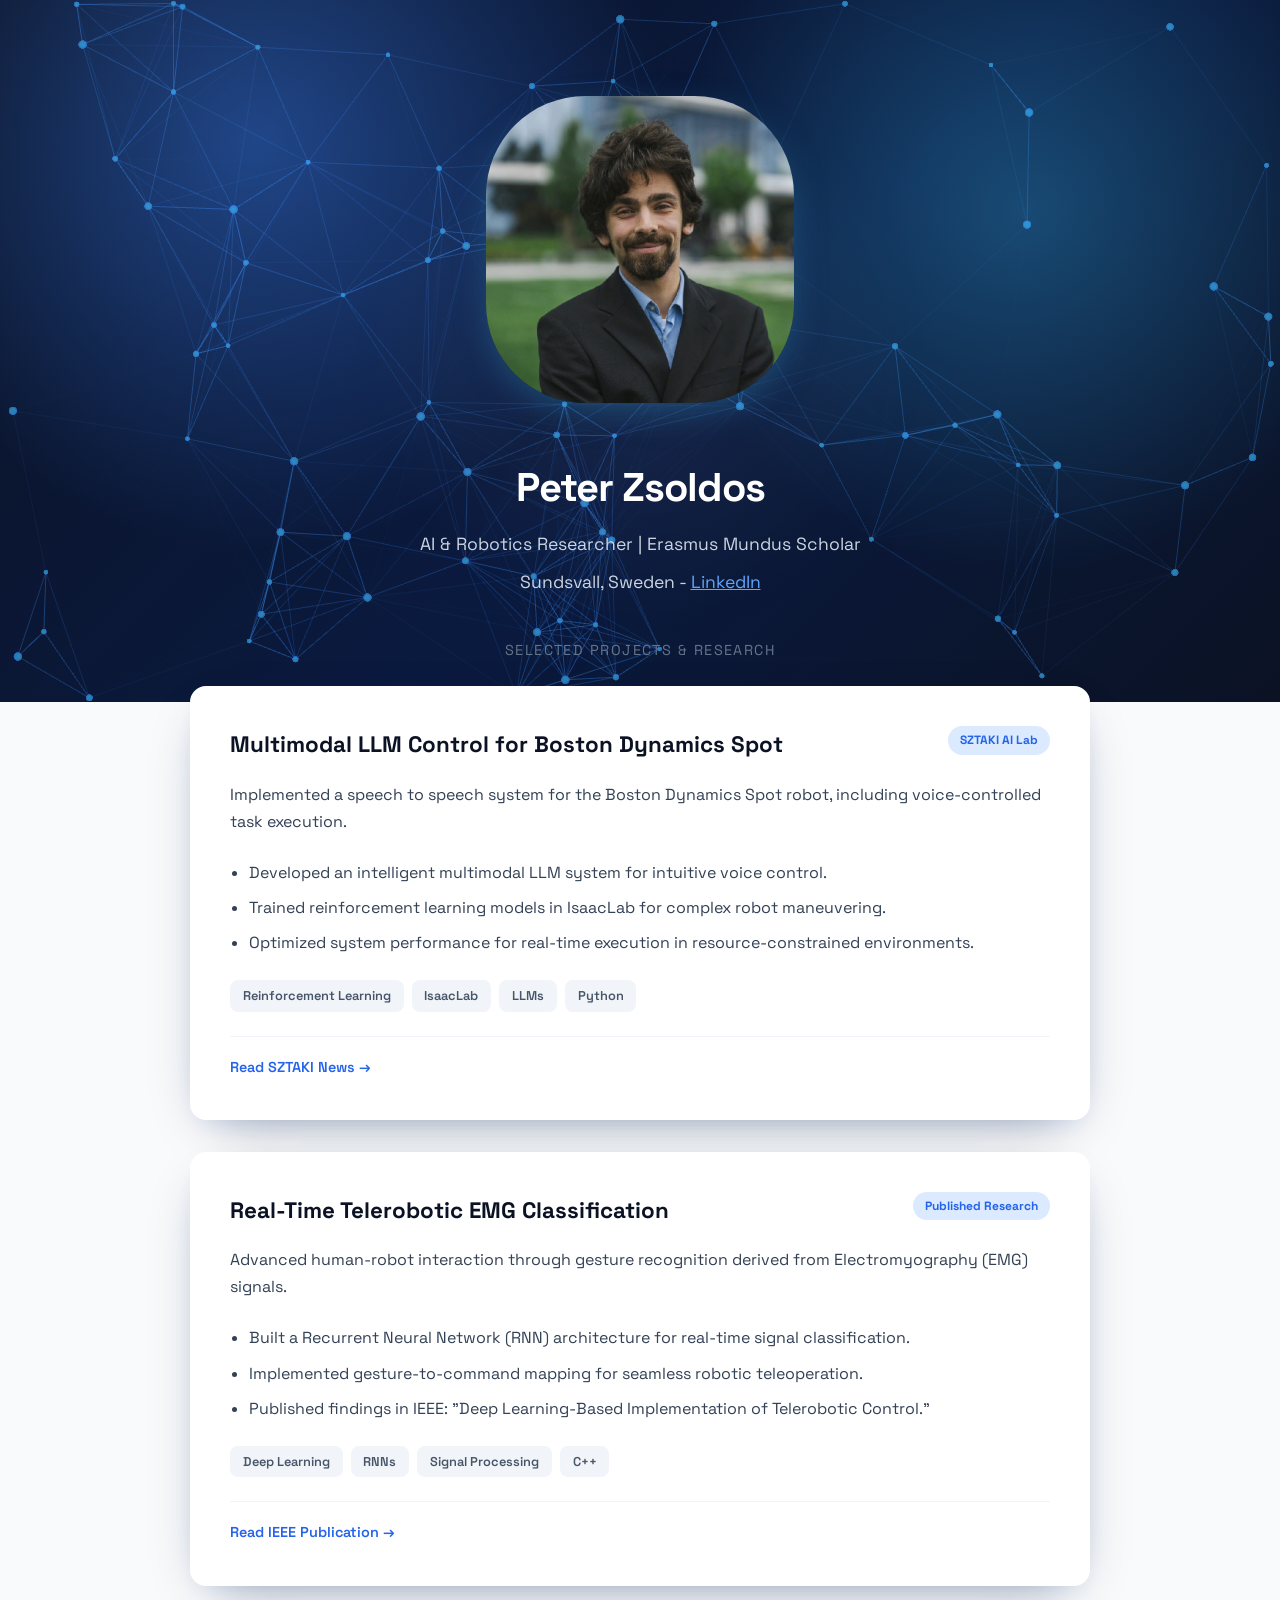
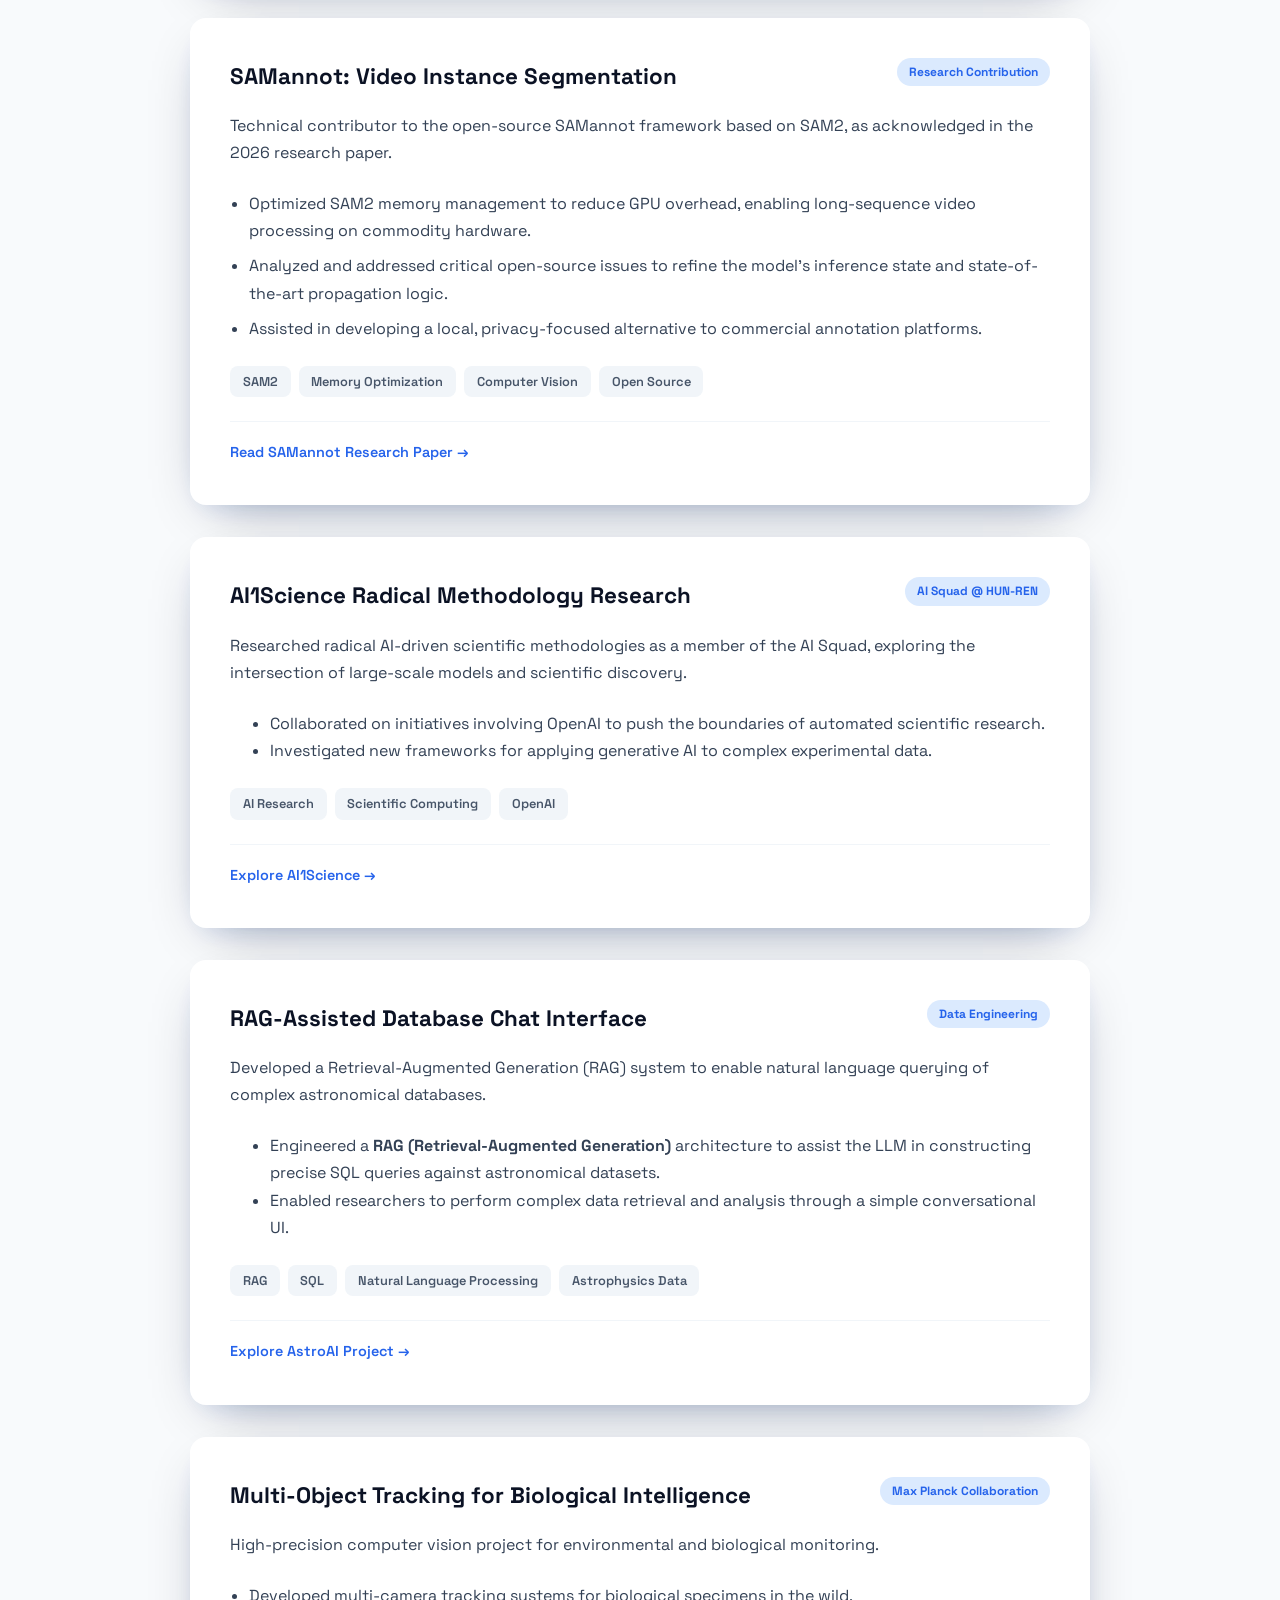
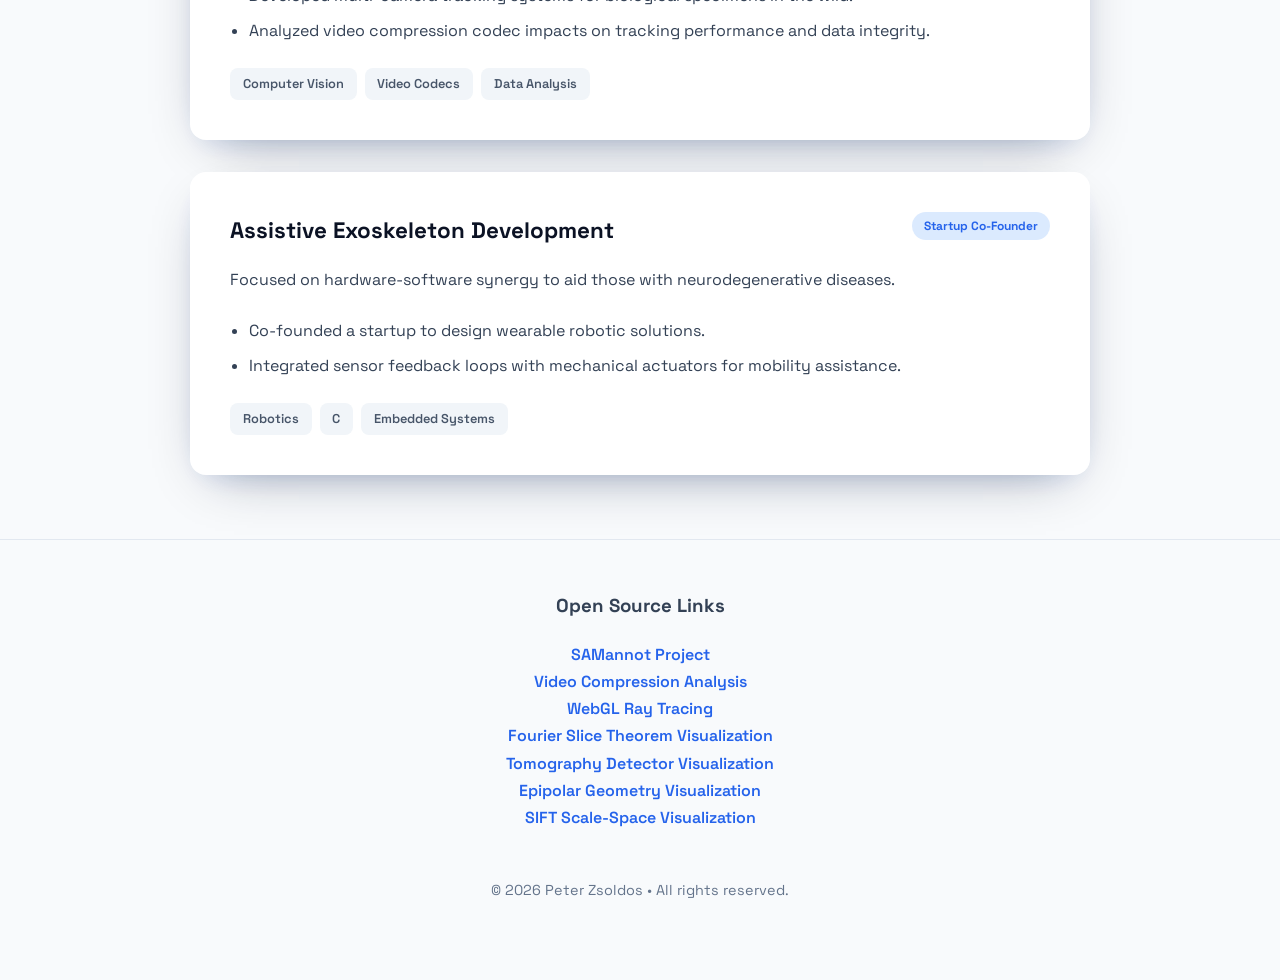
==== commit 6a0c0479: "seo optimization" ====
--- a/index.html
+++ b/index.html
@@ -4,17 +4,45 @@
 <head>
     <meta charset="UTF-8">
     <meta name="viewport" content="width=device-width, initial-scale=1.0">
-    <title>Peter Zsoldos Portfolio</title>
-    <link href="https://fonts.googleapis.com/css2?family=Space+Grotesk:wght@400;500;600;700&display=swap"
-        rel="stylesheet">
+    <title>Peter Zsoldos Portfolio | AI & Robotics Researcher</title>
     <meta name="description"
         content="Peter Zsoldos - AI & Robotics Researcher. Explore my projects in Imaging, AI, and robotics.">
     <meta name="keywords"
         content="Peter Zsoldos, AI Researcher, Robotics, Computer Vision, Deep Learning, Reinforcement Learning, Scientific Computing">
     <meta name="author" content="Peter Zsoldos">
-    <meta property="og:title" content="Peter Zsoldos Portfolio">
+    <meta name="robots" content="index, follow">
+    <link rel="canonical" href="https://zsoldospeter.com/">
+
+    <!-- Open Graph for Social Sharing -->
+    <meta property="og:type" content="website">
+    <meta property="og:title" content="Peter Zsoldos Portfolio | AI & Robotics Researcher">
+    <meta property="og:description"
+        content="Peter Zsoldos - AI & Robotics Researcher. Explore my projects in Imaging, AI, and robotics.">
+    <meta property="og:url" content="https://zsoldospeter.com/">
+
+
+    <link href="https://fonts.googleapis.com/css2?family=Space+Grotesk:wght@400;500;600;700&display=swap"
+        rel="stylesheet">
     <link rel="icon" href="favicon.png" type="image/png" />
     <link rel="shortcut icon" href="favicon.png" type="image/png" />
+
+    <!-- JSON-LD Structured Data -->
+    <script type="application/ld+json">
+    {
+      "@context": "https://schema.org",
+      "@type": "ProfilePage",
+      "mainEntity": {
+        "@type": "Person",
+        "name": "Peter Zsoldos",
+        "jobTitle": "AI & Robotics Researcher",
+        "url": "https://zsoldospeter.com/",
+        "sameAs": [
+          "https://www.linkedin.com/in/peter--zsoldos",
+          "https://github.com/Hannibal0319"
+        ]
+      }
+    }
+    </script>
 
     <style>
         :root {
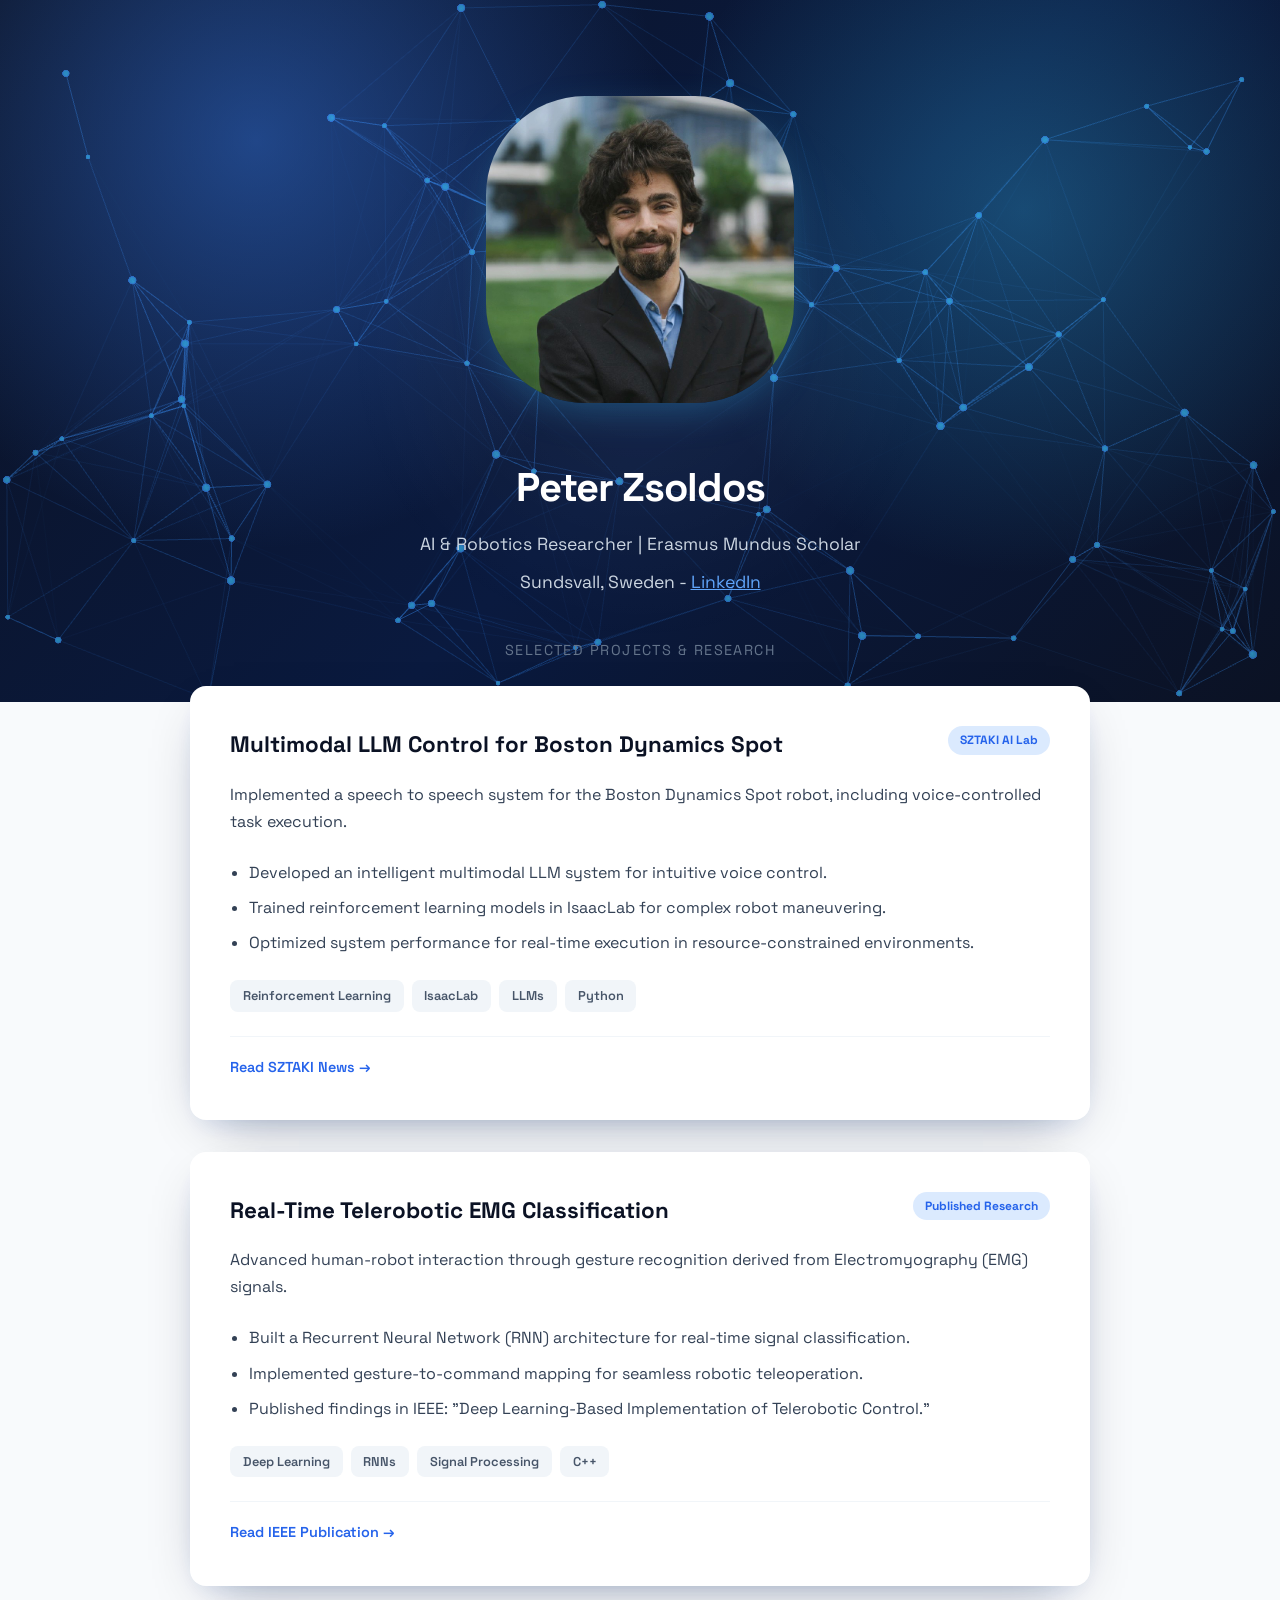
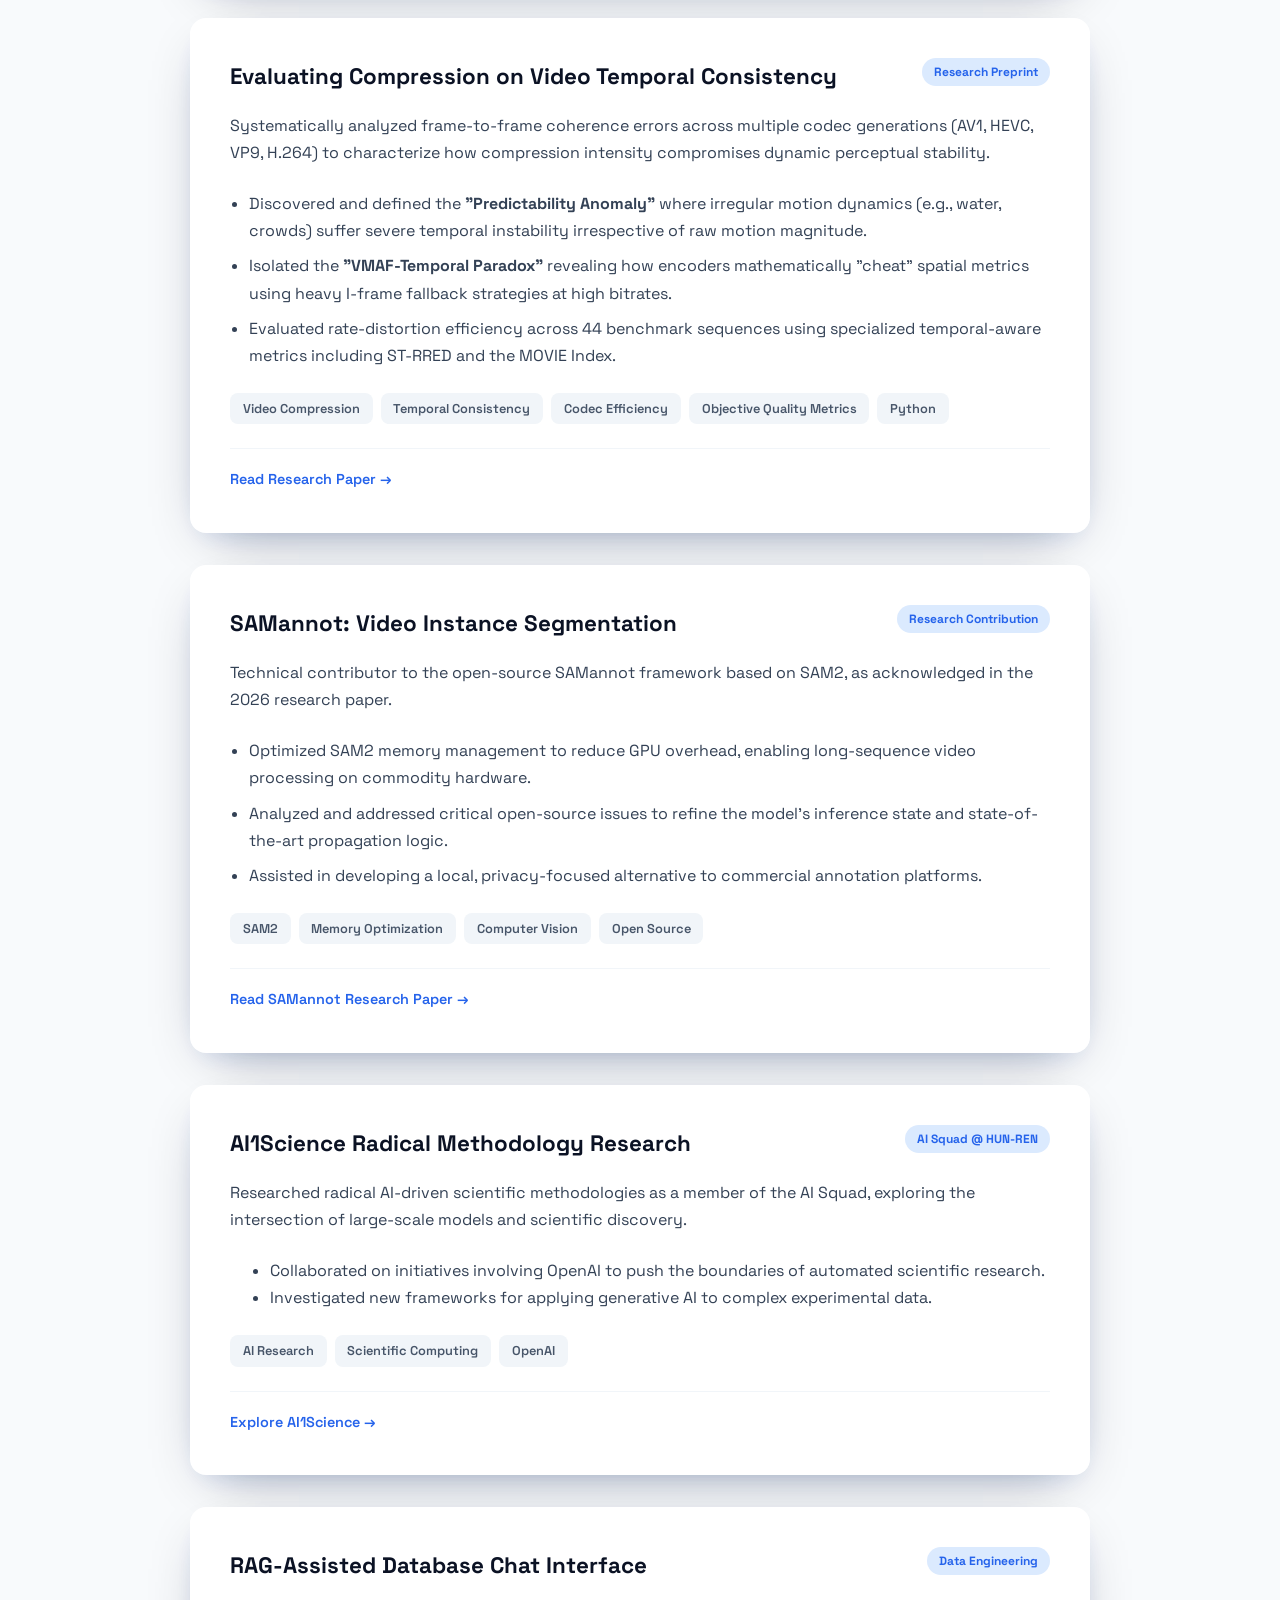
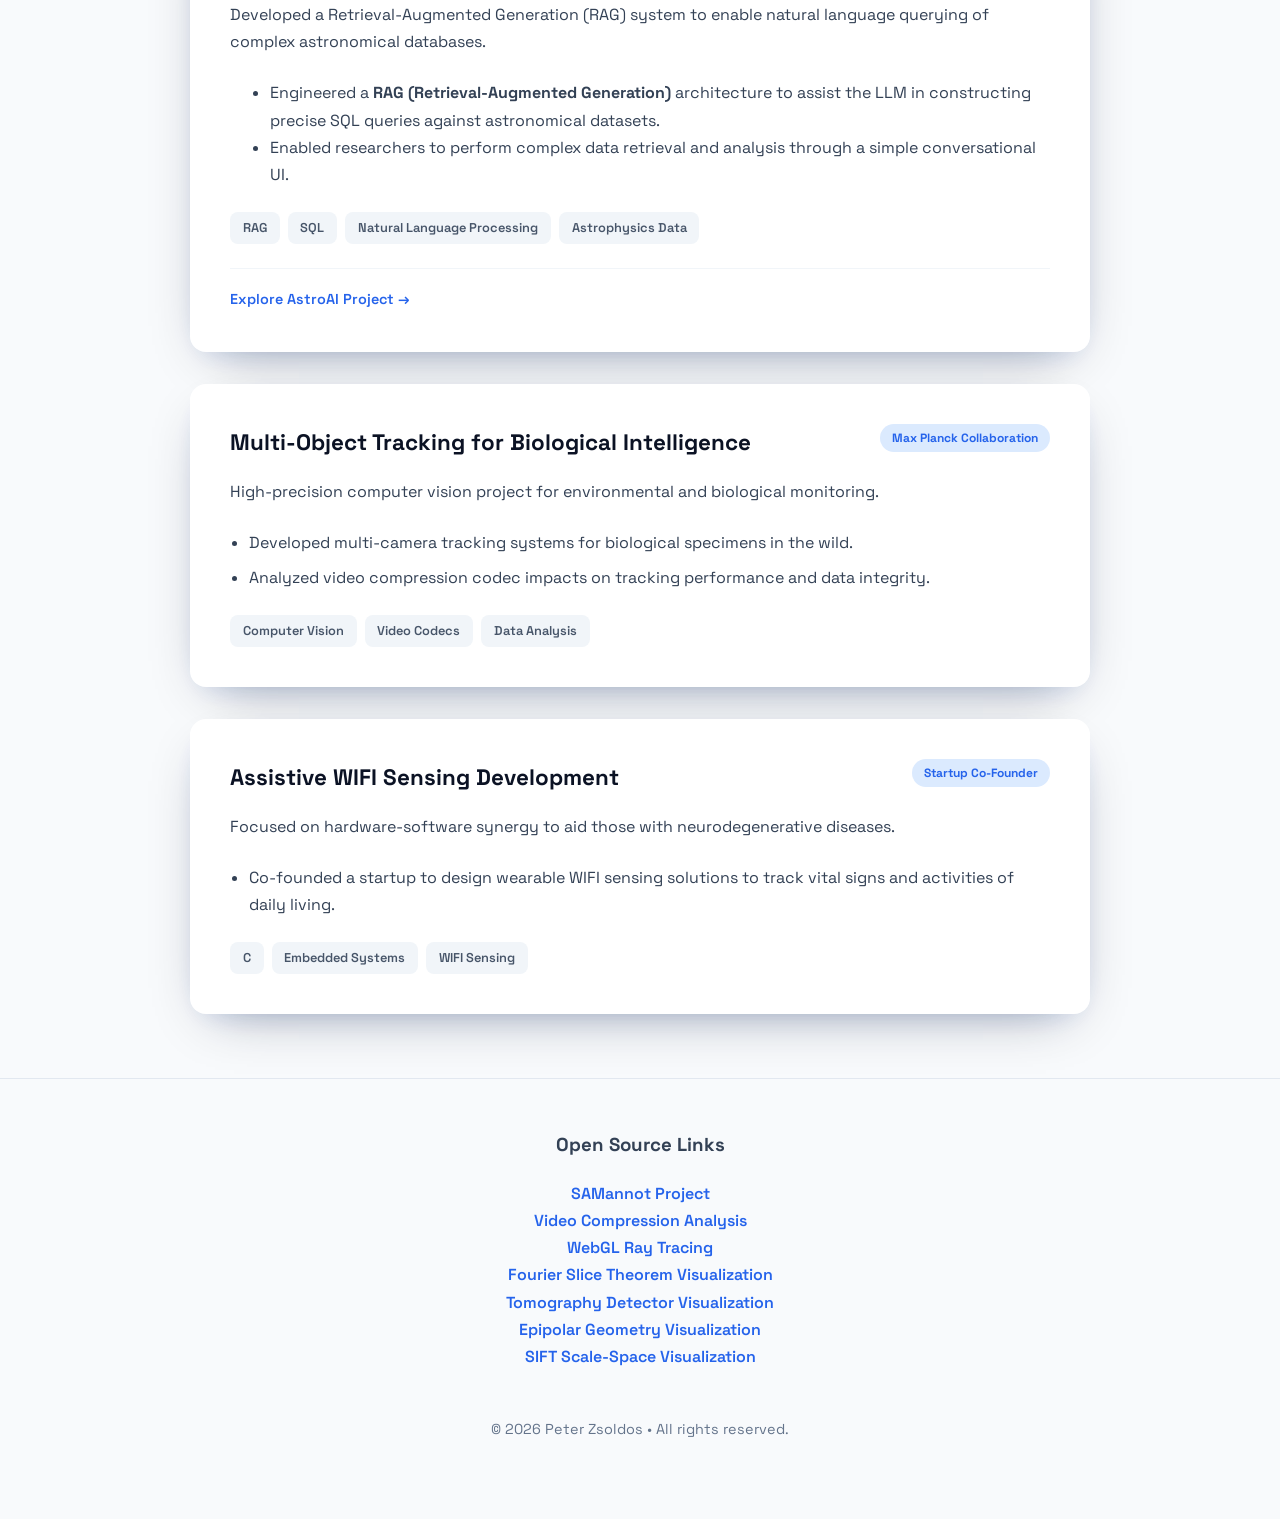
==== commit 8b49915d: "new paper" ====
--- a/index.html
+++ b/index.html
@@ -329,6 +329,36 @@
 
         <div class="project-card">
             <div class="project-header">
+                <h2 class="project-title">Evaluating Compression on Video Temporal Consistency</h2>
+                <span class="project-org">Research Preprint</span>
+            </div>
+            <div class="project-description">
+                Systematically analyzed frame-to-frame coherence errors across multiple codec generations (AV1, HEVC,
+                VP9, H.264) to characterize how compression intensity compromises dynamic perceptual stability.
+            </div>
+            <ul class="project-list">
+                <li>Discovered and defined the <strong>"Predictability Anomaly"</strong> where irregular motion dynamics
+                    (e.g., water, crowds) suffer severe temporal instability irrespective of raw motion magnitude.</li>
+                <li>Isolated the <strong>"VMAF-Temporal Paradox"</strong> revealing how encoders mathematically "cheat"
+                    spatial metrics using heavy I-frame fallback strategies at high bitrates.</li>
+                <li>Evaluated rate-distortion efficiency across 44 benchmark sequences using specialized temporal-aware
+                    metrics including ST-RRED and the MOVIE Index.</li>
+            </ul>
+            <div class="tag-group">
+                <span class="tag">Video Compression</span>
+                <span class="tag">Temporal Consistency</span>
+                <span class="tag">Codec Efficiency</span>
+                <span class="tag">Objective Quality Metrics</span>
+                <span class="tag">Python</span>
+            </div>
+            <div class="links">
+                <a href="https://arxiv.org/abs/2605.18378v1" class="btn-link" target="_blank">Read
+                    Research Paper →</a>
+            </div>
+        </div>
+
+        <div class="project-card">
+            <div class="project-header">
                 <h2 class="project-title">SAMannot: Video Instance Segmentation</h2>
                 <span class="project-org">Research Contribution</span>
             </div>
@@ -423,20 +453,20 @@
 
         <div class="project-card">
             <div class="project-header">
-                <h2 class="project-title">Assistive Exoskeleton Development</h2>
+                <h2 class="project-title">Assistive WIFI Sensing Development</h2>
                 <span class="project-org">Startup Co-Founder</span>
             </div>
             <div class="project-description">
                 Focused on hardware-software synergy to aid those with neurodegenerative diseases.
             </div>
             <ul class="project-list">
-                <li>Co-founded a startup to design wearable robotic solutions.</li>
-                <li>Integrated sensor feedback loops with mechanical actuators for mobility assistance.</li>
+                <li>Co-founded a startup to design wearable WIFI sensing solutions to track vital signs and activities
+                    of daily living.</li>
             </ul>
             <div class="tag-group">
-                <span class="tag">Robotics</span>
                 <span class="tag">C</span>
                 <span class="tag">Embedded Systems</span>
+                <span class="tag">WIFI Sensing</span>
             </div>
         </div>
     </div>
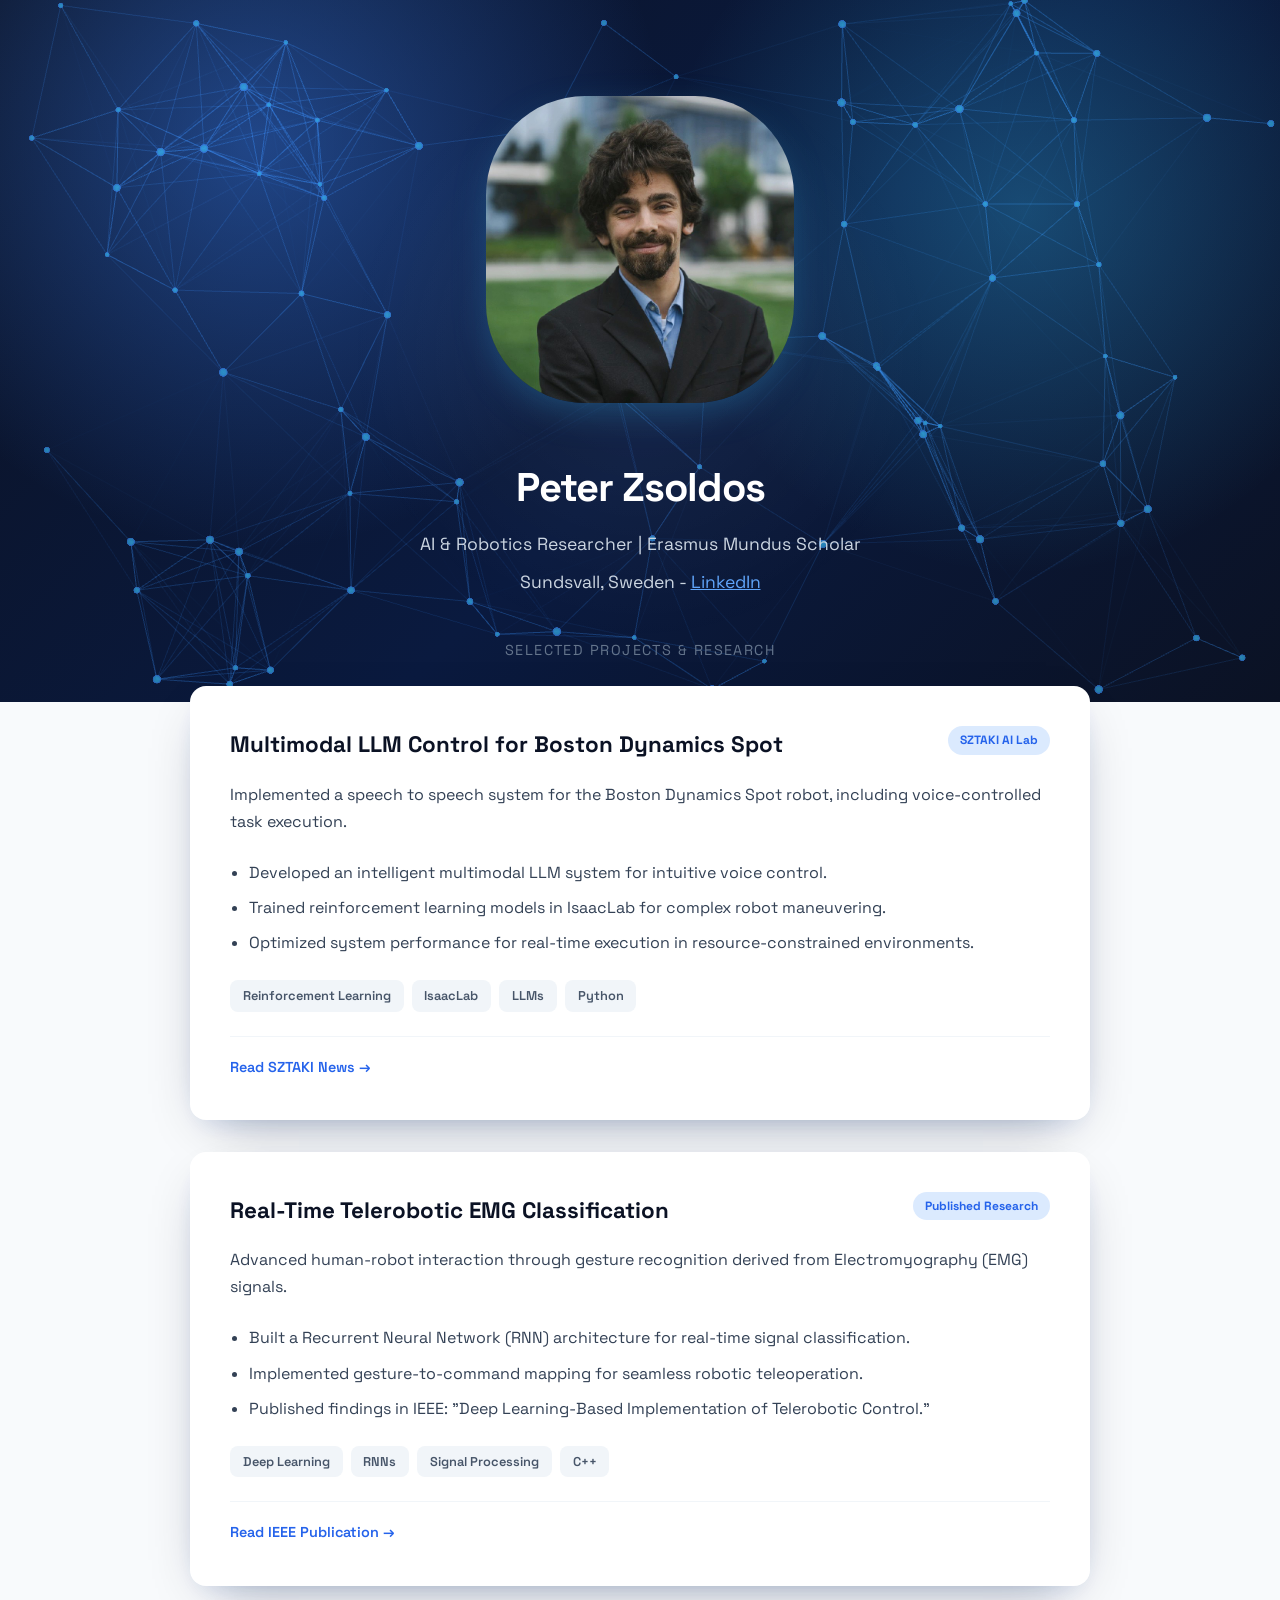
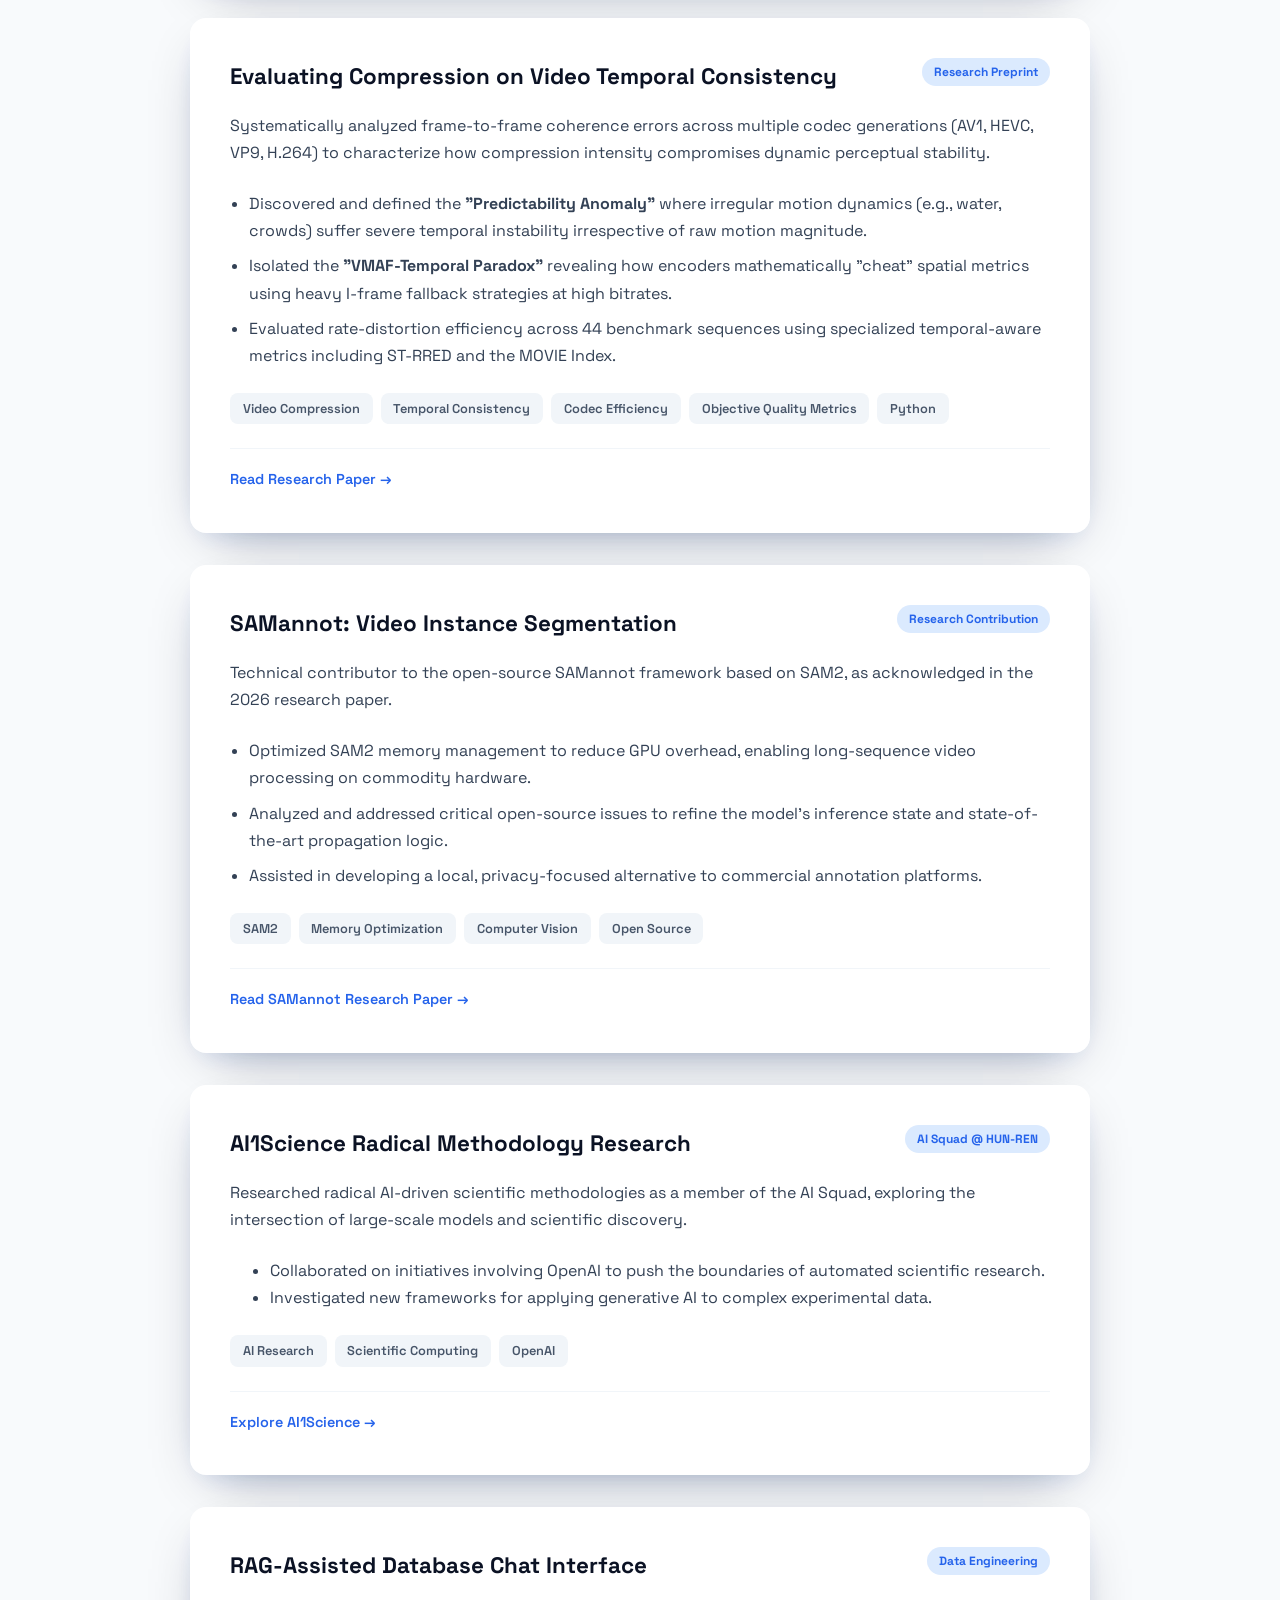
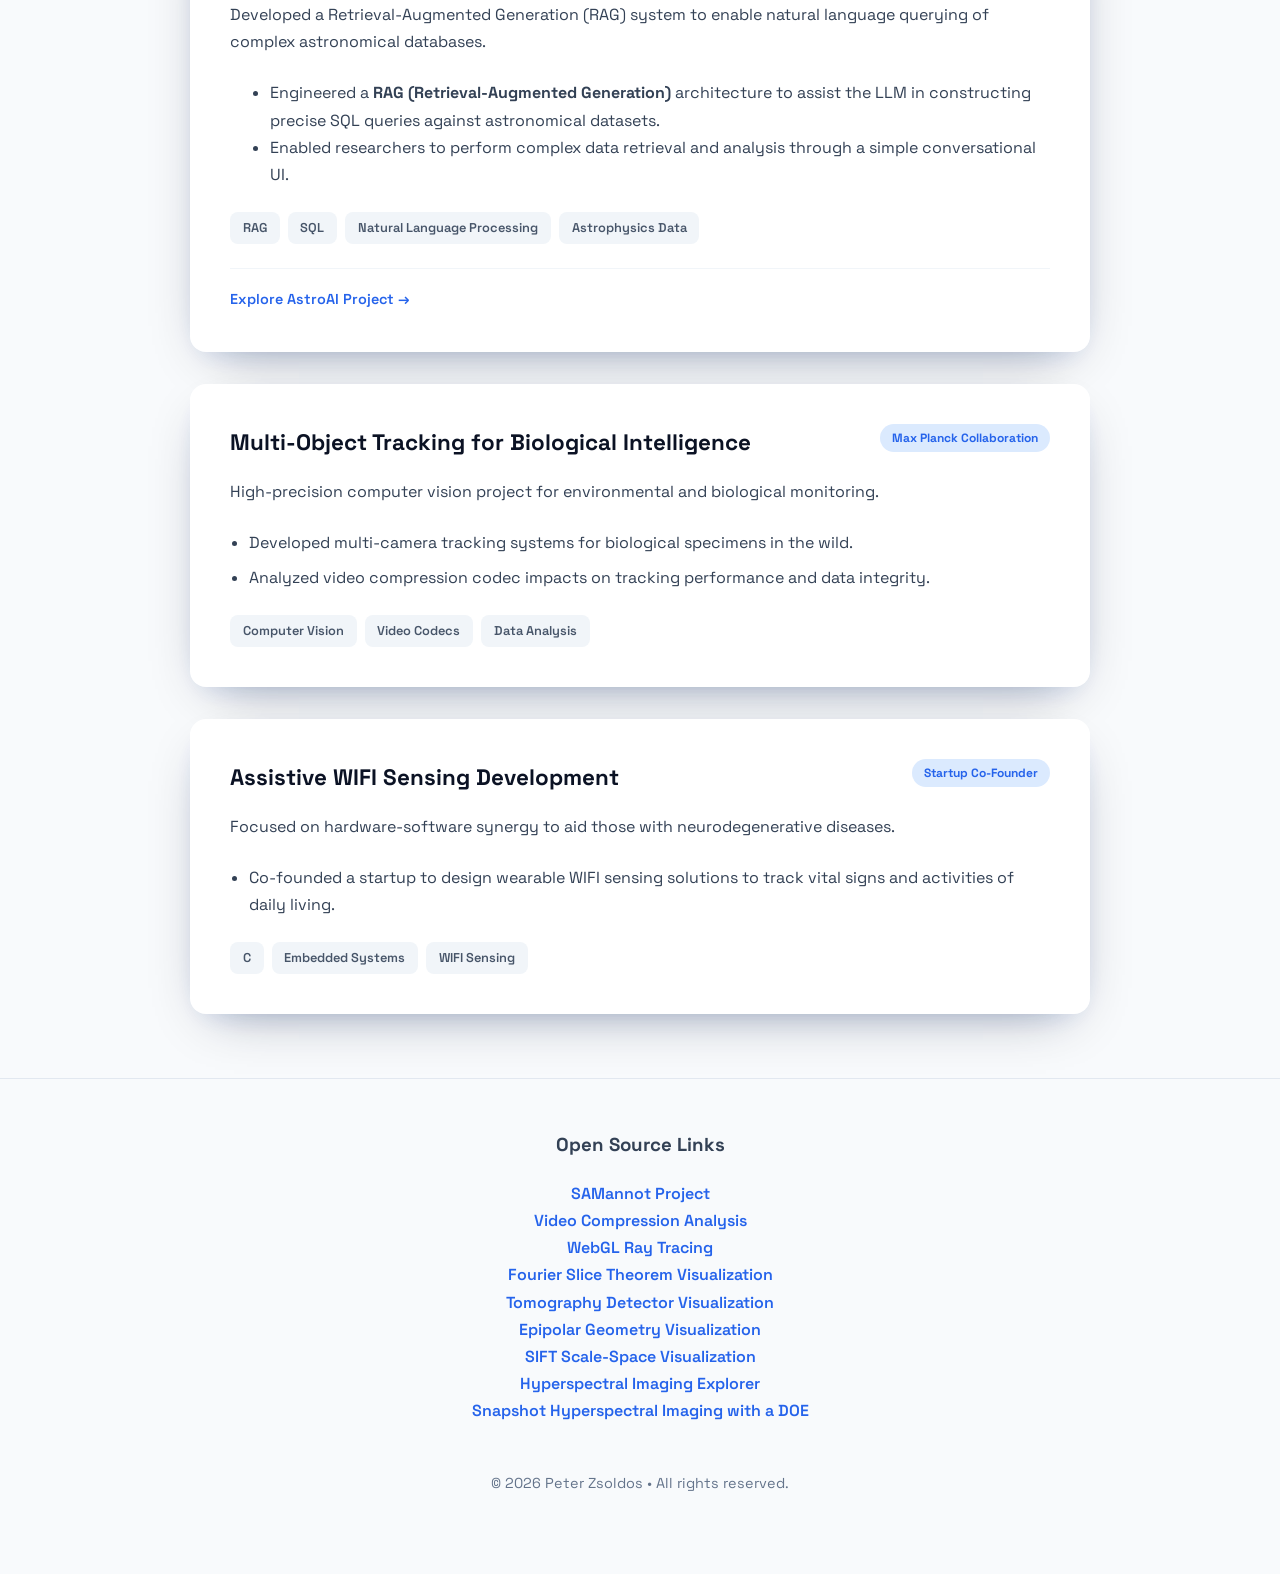
==== commit a4971c4f: "added hyperspectral imaging demo" ====
--- a/index.html
+++ b/index.html
@@ -486,6 +486,10 @@
         <a href="https://zsoldospeter.com/epipolar" target="_blank">Epipolar Geometry Visualization</a>
         <br>
         <a href="https://zsoldospeter.com/sift_scalespace" target="_blank">SIFT Scale-Space Visualization</a>
+        <br>
+        <a href="https://zsoldospeter.com/hyperspectral" target="_blank">Hyperspectral Imaging Explorer</a>
+        <br>
+        <a href="https://zsoldospeter.com/hyperspectral_doe" target="_blank">Snapshot Hyperspectral Imaging with a DOE</a>
     </div>
 
     <footer>
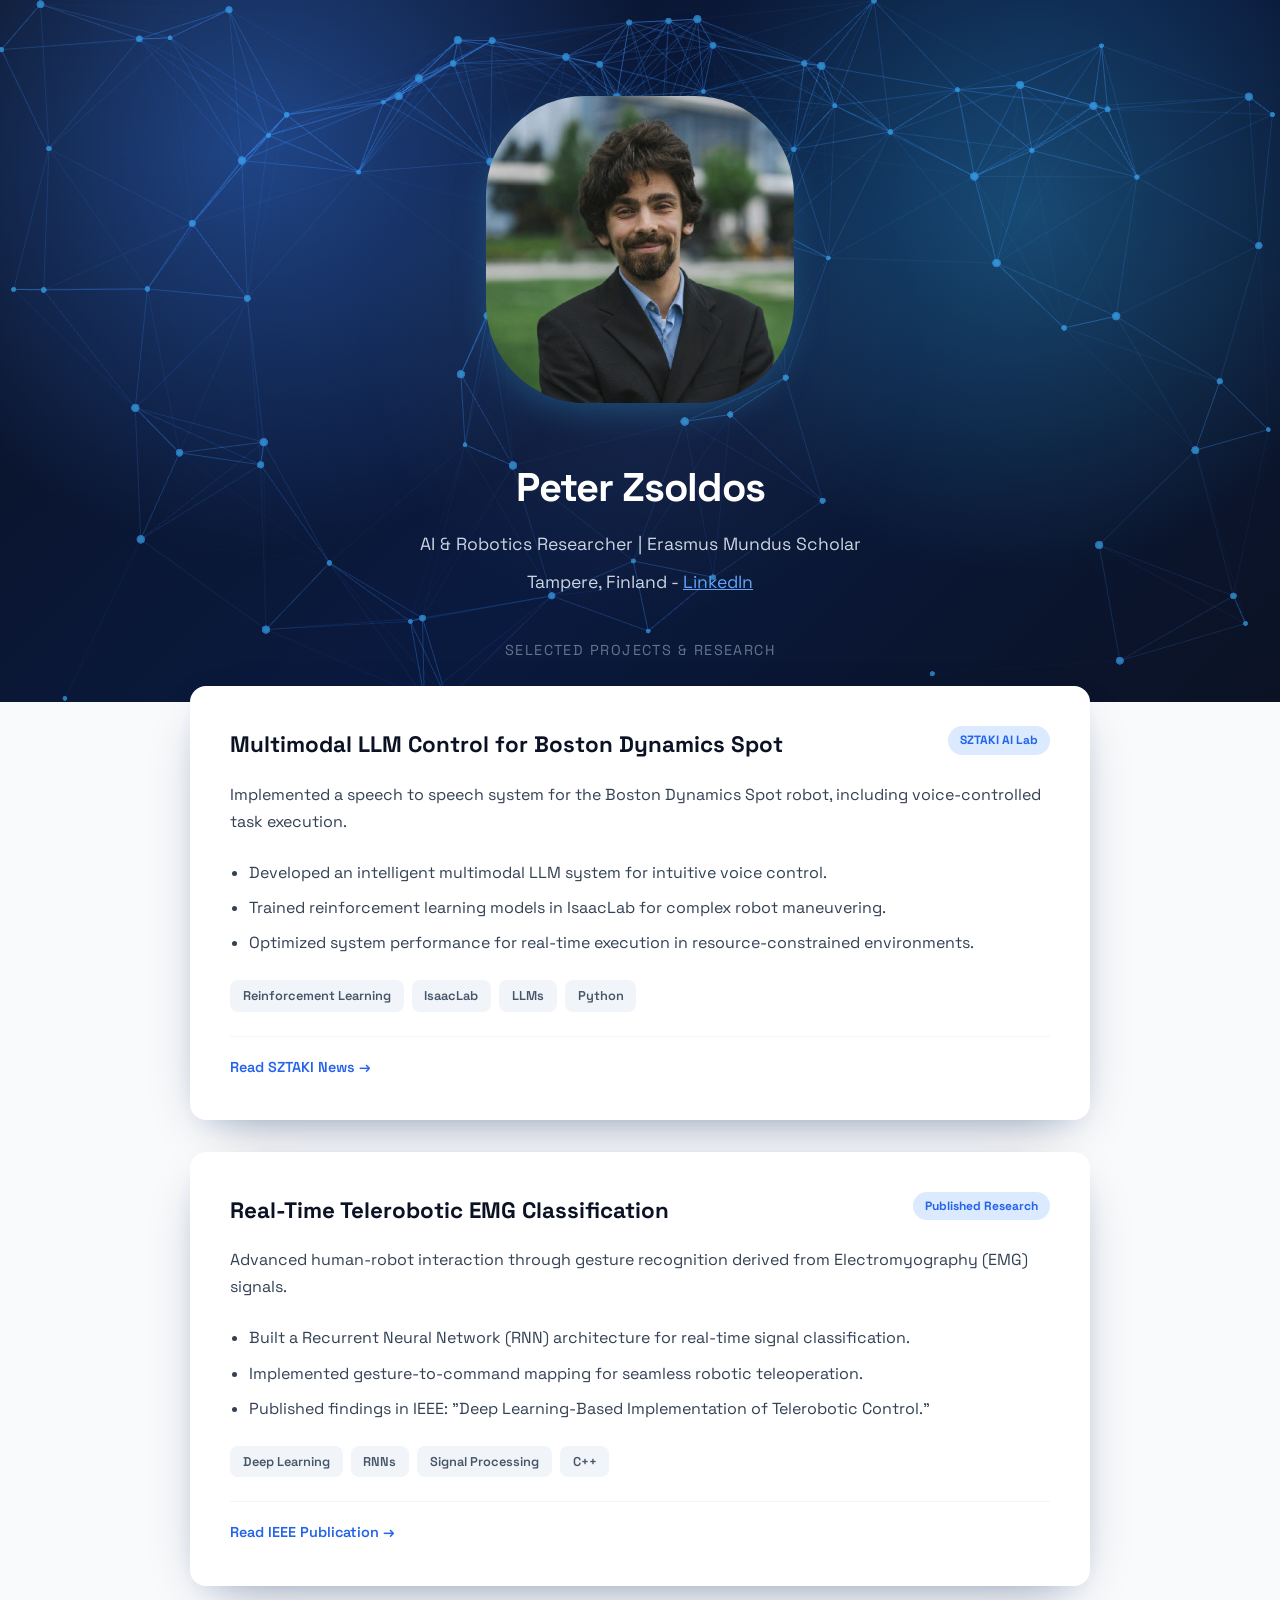
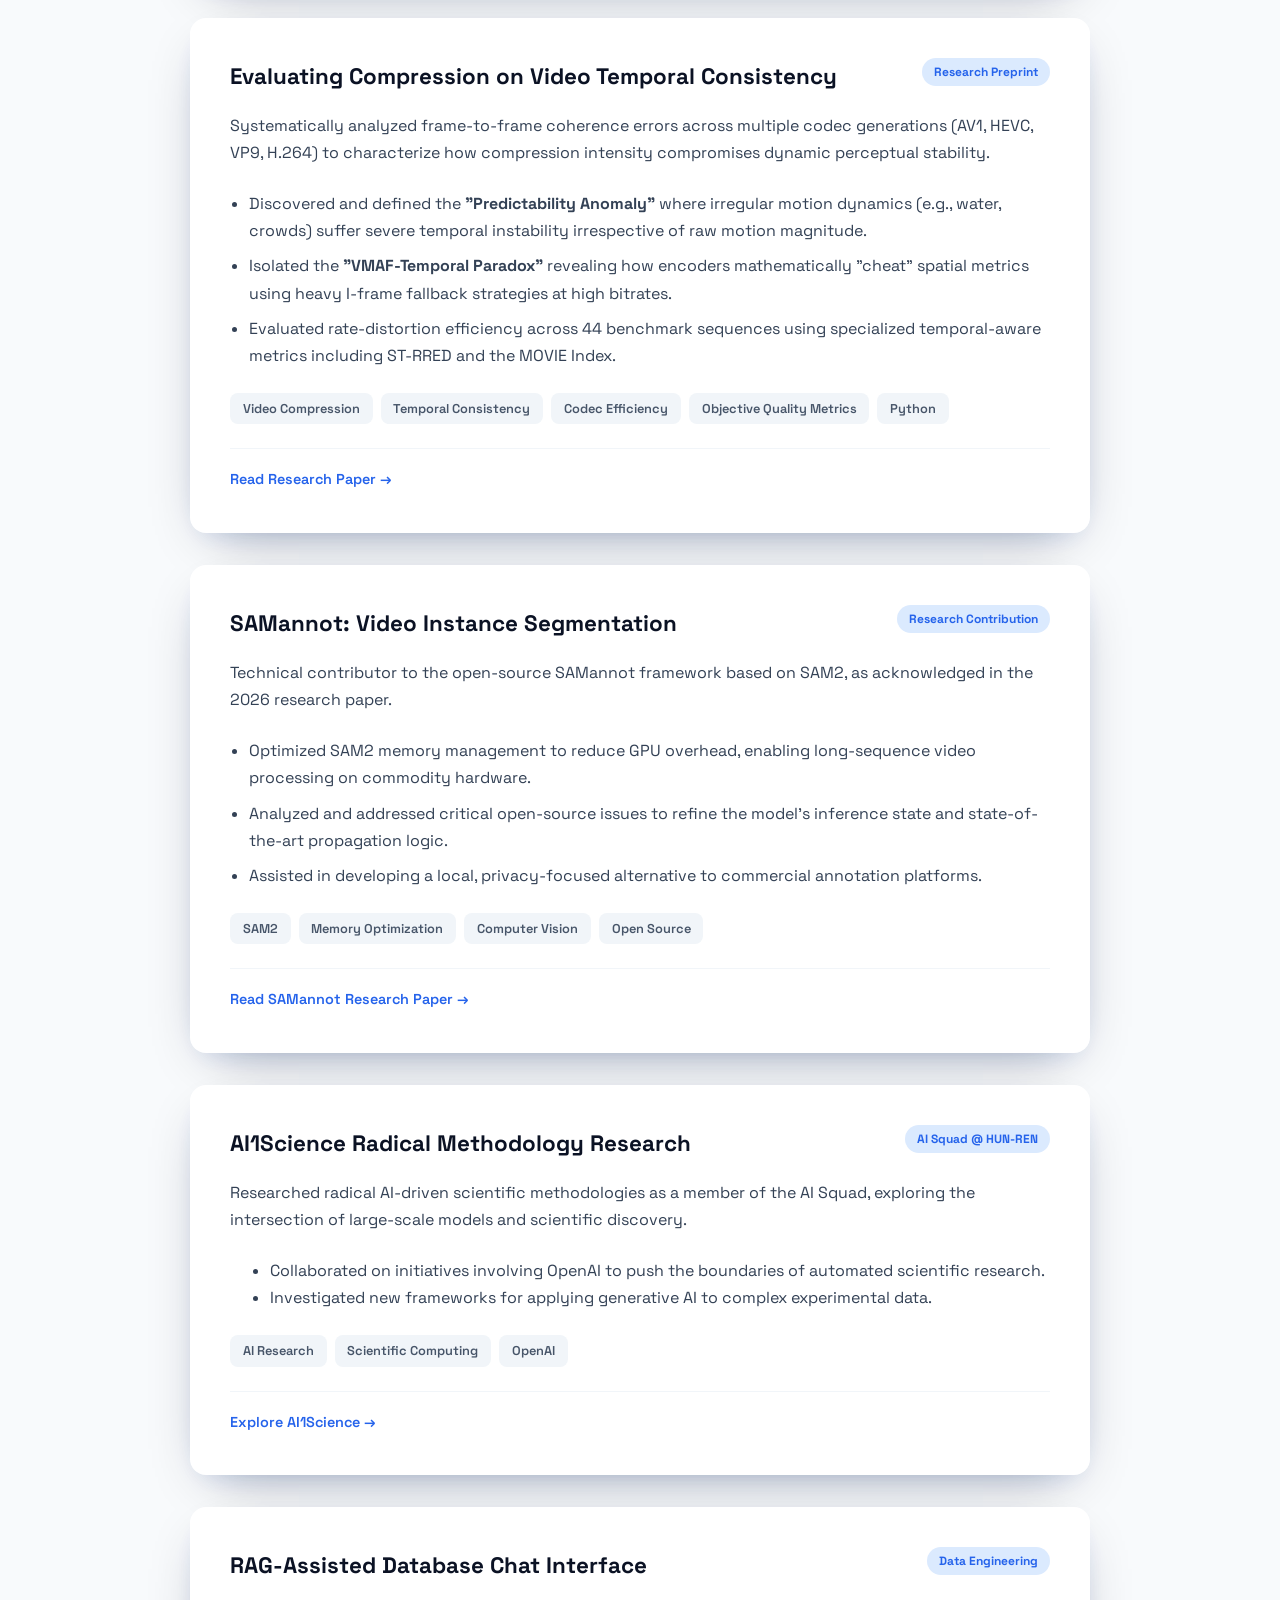
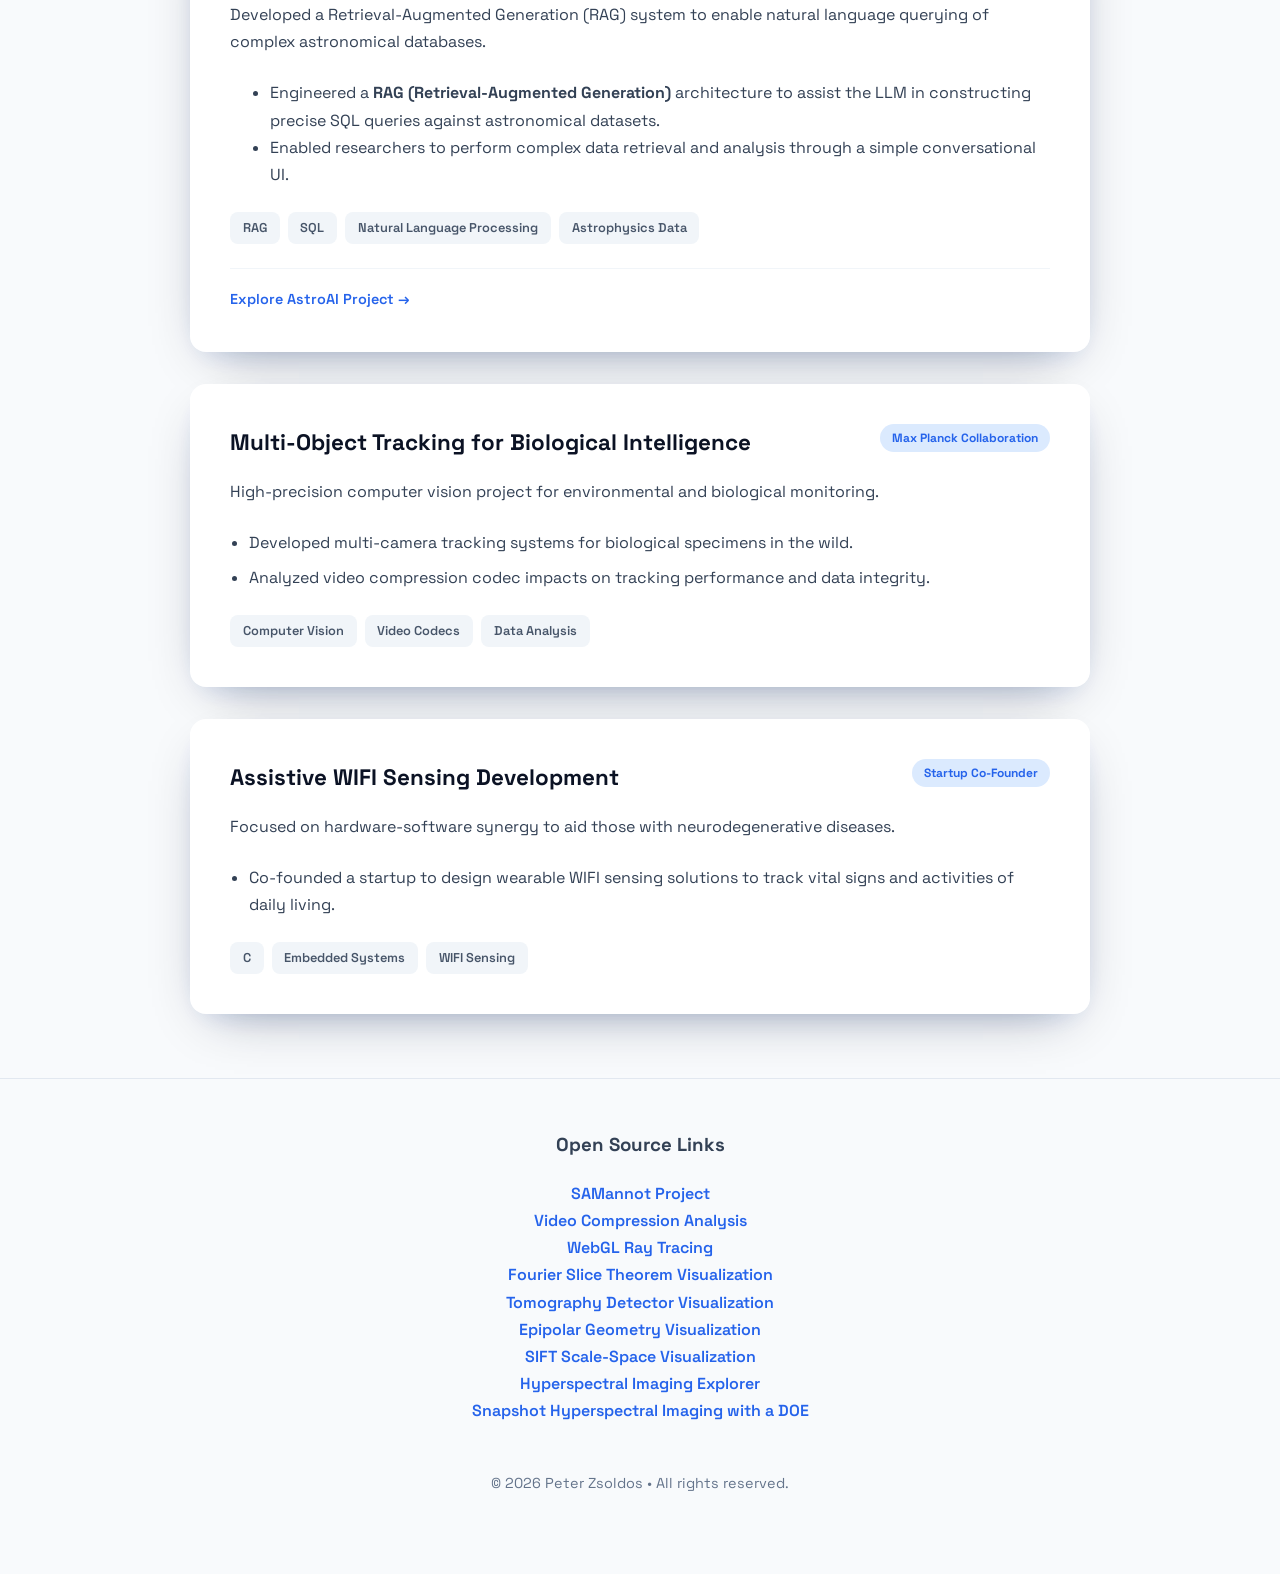
==== commit 6ddd033e: "changed location" ====
--- a/index.html
+++ b/index.html
@@ -268,7 +268,7 @@
             <img src="profile.jpg" alt="Peter Zsoldos" class="profile-img">
             <h1>Peter Zsoldos</h1>
             <p>AI & Robotics Researcher | Erasmus Mundus Scholar</p>
-            <p>Sundsvall, Sweden - <a href="https://www.linkedin.com/in/peter--zsoldos" style="color: #60a5fa;"
+            <p>Tampere, Finland - <a href="https://www.linkedin.com/in/peter--zsoldos" style="color: #60a5fa;"
                     target="_blank" rel="noopener noreferrer">LinkedIn</a></p>
         </div>
     </div>
